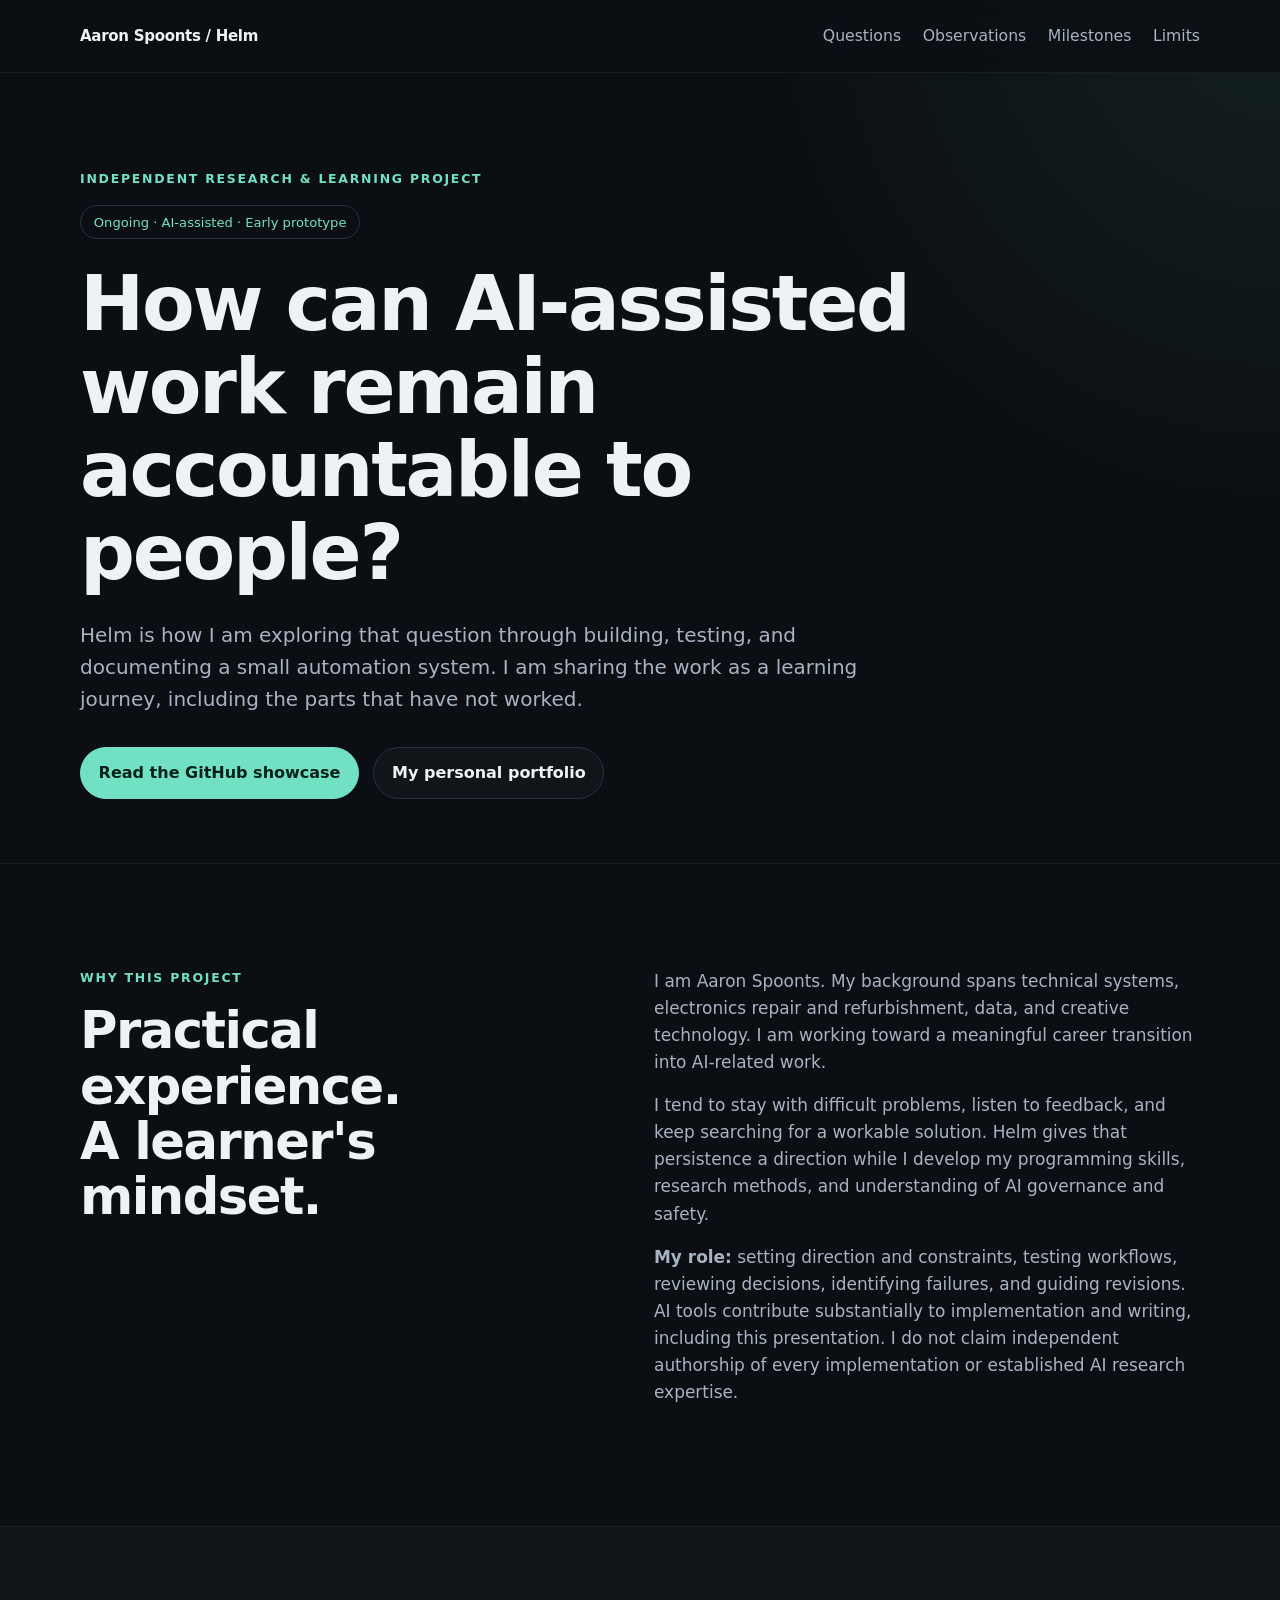
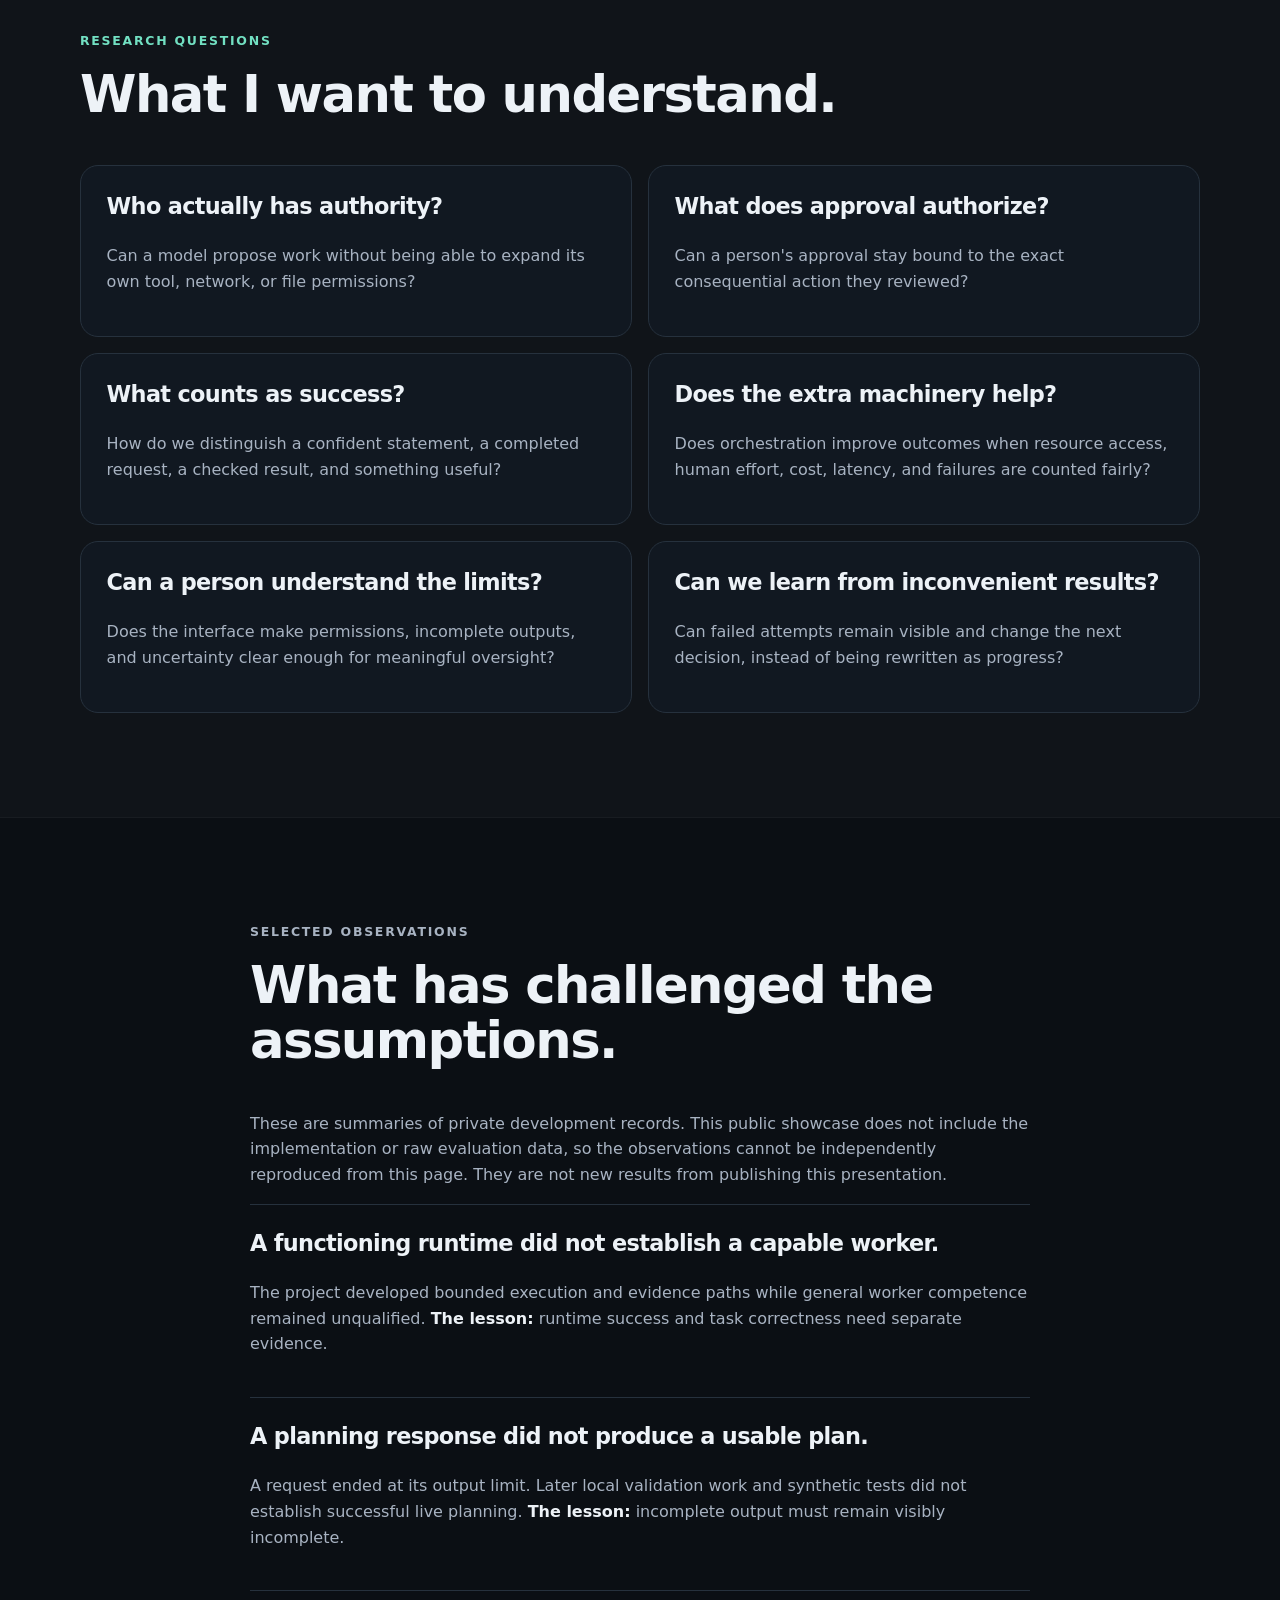
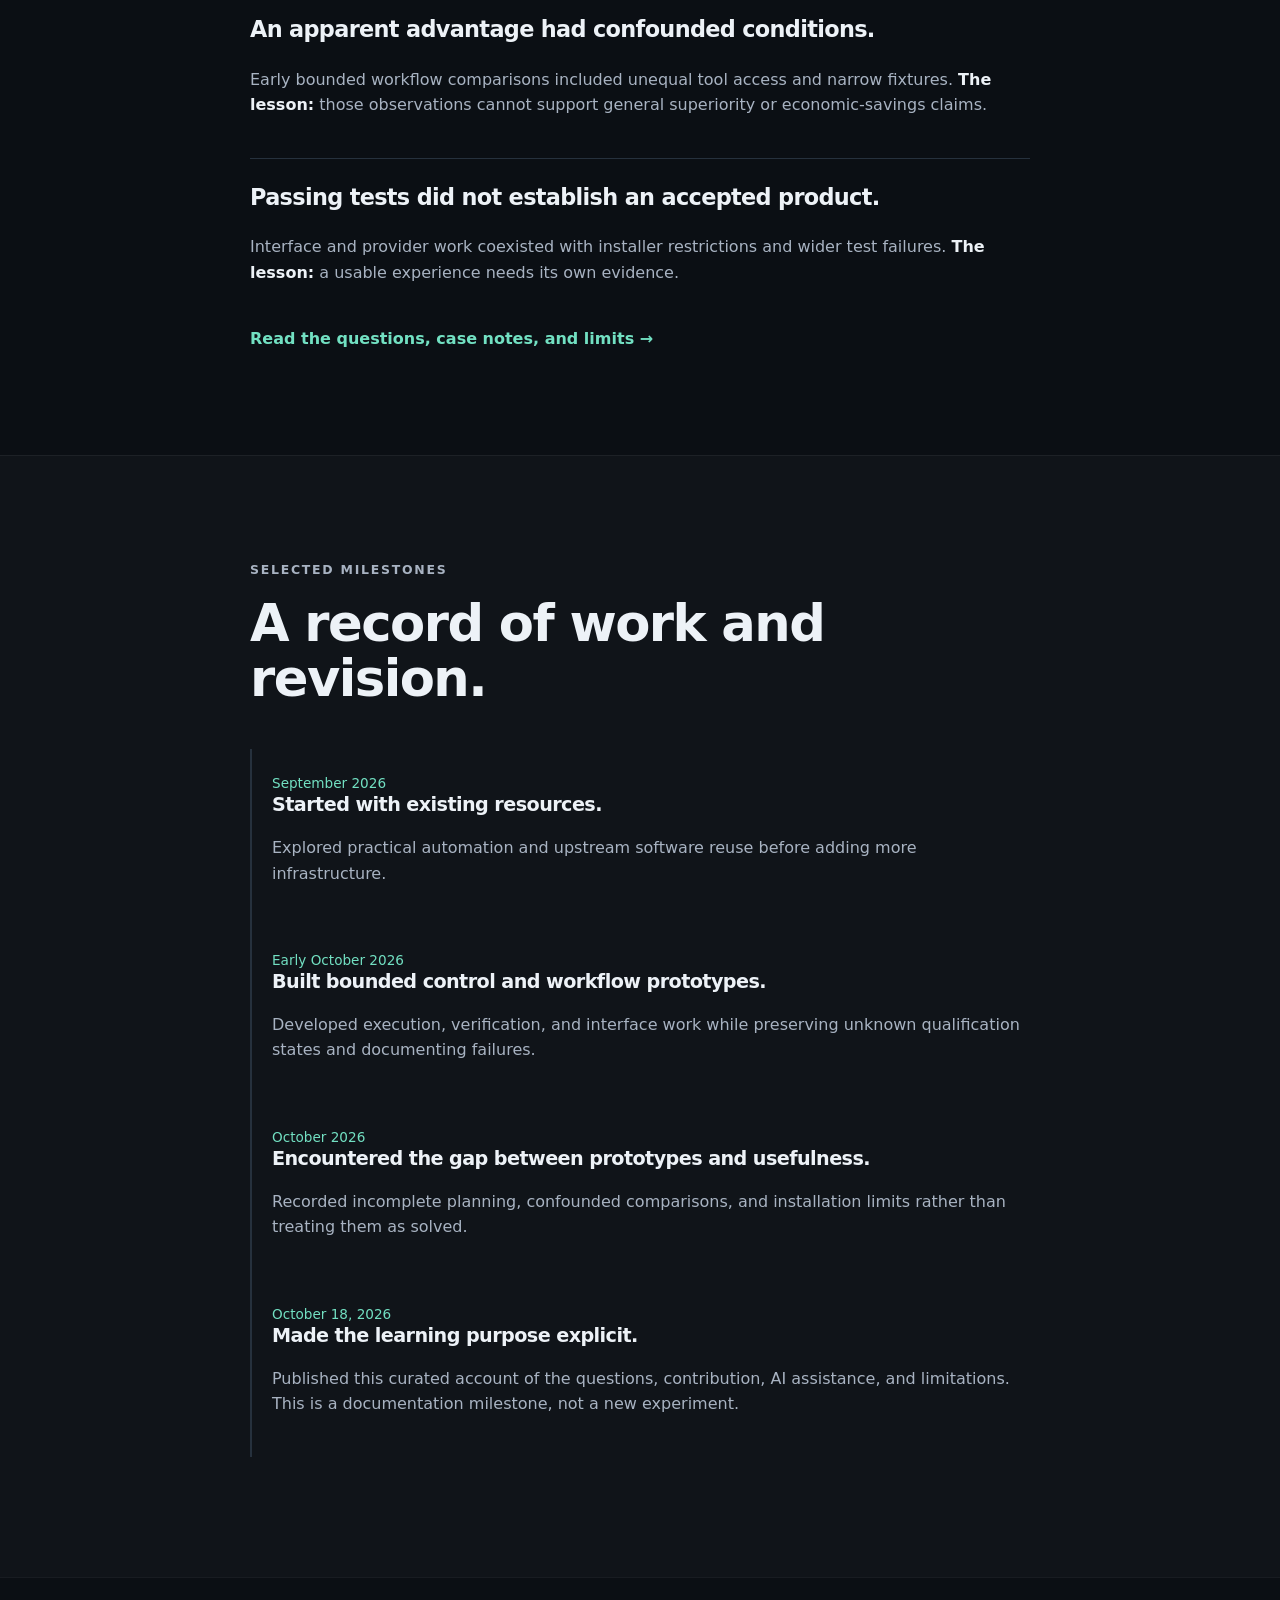
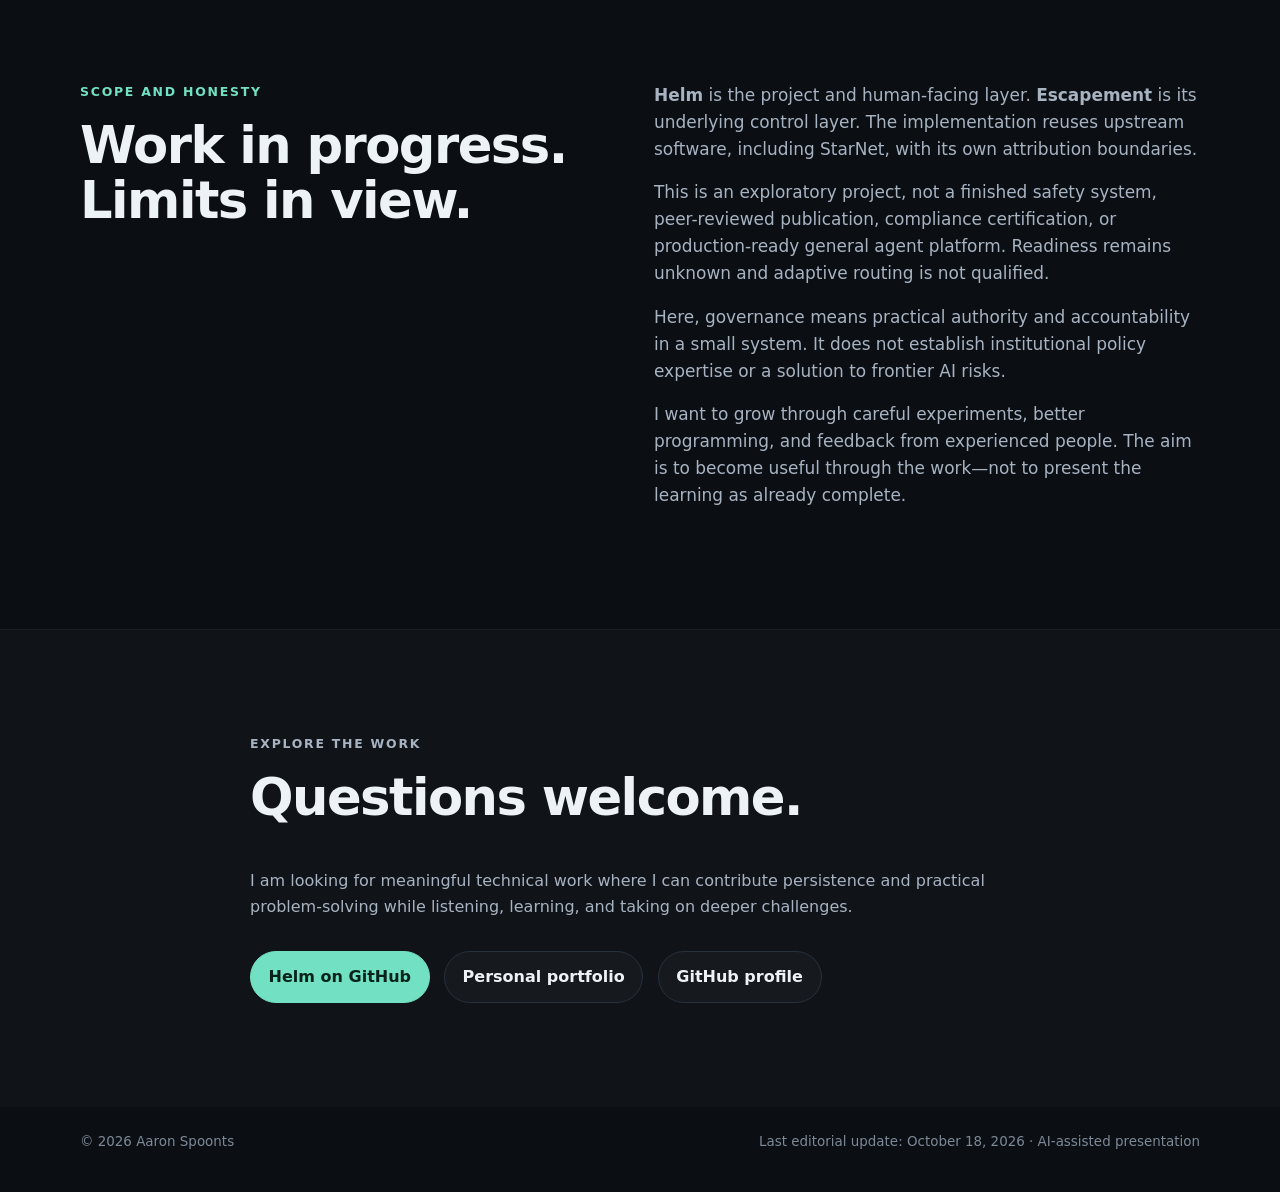
==== helm/index.html @ c97e80ad "Present career transition and Helm research with clear contribution and limits" ====
<!DOCTYPE html>
<html lang="en">
<head>
  <meta charset="UTF-8">
  <meta name="viewport" content="width=device-width, initial-scale=1.0">
  <meta name="description" content="Helm: Aaron Spoonts' independent, AI-assisted learning project in practical AI governance and safety. Questions, observations, milestones, and honest limitations.">
  <title>Helm | Aaron Spoonts</title>
  <link rel="stylesheet" href="../style.css">
  <style>
    .research-hero {padding:6rem 0 4rem}
    .research-hero h1 {max-width:950px;font-size:clamp(2.6rem,6vw,5rem)}
    .reading {max-width:780px}
    .reading p,.question p,.lesson p {color:var(--muted)}
    .reading strong,.question strong,.lesson strong {color:var(--text)}
    .questions {display:grid;grid-template-columns:repeat(2,minmax(0,1fr));gap:1rem;margin-top:2rem}
    .question {padding:1.6rem;border:1px solid var(--line);border-radius:var(--radius);background:var(--surface)}
    .question h3 {font-size:1.4rem;line-height:1.3}
    .lesson {padding:1.5rem 0;border-top:1px solid var(--line)}
    .lesson h3 {font-size:1.4rem;line-height:1.3}
    .status {display:inline-block;margin-bottom:1.5rem;padding:.35rem .8rem;border:1px solid var(--line);border-radius:2rem;color:var(--accent);font-size:.82rem}
    .timeline {list-style:none;padding:0}
    .timeline li {padding:1.5rem 0 1.5rem 1.25rem;border-left:2px solid var(--line)}
    .timeline time {display:block;color:var(--accent);font-size:.85rem}
    a:focus-visible {outline:2px solid var(--accent);outline-offset:5px}
    @media(max-width:700px){.questions{grid-template-columns:1fr}.research-hero{padding:3rem 0}}
  </style>
</head>
<body>
<header class="site-header"><div class="container nav-wrap">
  <a class="brand" href="../">Aaron Spoonts / Helm</a>
  <nav aria-label="Project navigation"><a href="#questions">Questions</a><a href="#observations">Observations</a><a href="#milestones">Milestones</a><a href="#limits">Limits</a></nav>
</div></header>
<main>
<section class="research-hero"><div class="container">
  <p class="eyebrow">Independent research &amp; learning project</p>
  <span class="status">Ongoing · AI-assisted · Early prototype</span>
  <h1>How can AI-assisted work remain accountable to people?</h1>
  <p class="hero-copy reading">Helm is how I am exploring that question through building, testing,
    and documenting a small automation system. I am sharing the work as a learning journey,
    including the parts that have not worked.</p>
  <div class="hero-actions"><a class="button primary" href="https://github.com/Thoughtformer/helm-research">Read the GitHub showcase</a><a class="button secondary" href="../">My personal portfolio</a></div>
</div></section>
<section class="section"><div class="container split">
  <div><p class="section-kicker">Why this project</p><h2>Practical experience.<br>A learner's mindset.</h2></div>
  <div class="body-copy">
    <p>I am Aaron Spoonts. My background spans technical systems, electronics repair and refurbishment,
      data, and creative technology. I am working toward a meaningful career transition into AI-related work.</p>
    <p>I tend to stay with difficult problems, listen to feedback, and keep searching for a workable
      solution. Helm gives that persistence a direction while I develop my programming skills,
      research methods, and understanding of AI governance and safety.</p>
    <p><strong>My role:</strong> setting direction and constraints, testing workflows, reviewing
      decisions, identifying failures, and guiding revisions. AI tools contribute substantially
      to implementation and writing, including this presentation. I do not claim independent
      authorship of every implementation or established AI research expertise.</p>
  </div>
</div></section>
<section id="questions" class="section section-alt"><div class="container">
  <p class="section-kicker">Research questions</p><h2>What I want to understand.</h2>
  <div class="questions">
    <article class="question"><h3>Who actually has authority?</h3><p>Can a model propose work without being able to expand its own tool, network, or file permissions?</p></article>
    <article class="question"><h3>What does approval authorize?</h3><p>Can a person's approval stay bound to the exact consequential action they reviewed?</p></article>
    <article class="question"><h3>What counts as success?</h3><p>How do we distinguish a confident statement, a completed request, a checked result, and something useful?</p></article>
    <article class="question"><h3>Does the extra machinery help?</h3><p>Does orchestration improve outcomes when resource access, human effort, cost, latency, and failures are counted fairly?</p></article>
    <article class="question"><h3>Can a person understand the limits?</h3><p>Does the interface make permissions, incomplete outputs, and uncertainty clear enough for meaningful oversight?</p></article>
    <article class="question"><h3>Can we learn from inconvenient results?</h3><p>Can failed attempts remain visible and change the next decision, instead of being rewritten as progress?</p></article>
  </div>
</div></section>
<section id="observations" class="section"><div class="container reading">
  <p class="section-kicker">Selected observations</p><h2>What has challenged the assumptions.</h2>
  <p>These are summaries of private development records. This public showcase does not include
    the implementation or raw evaluation data, so the observations cannot be independently
    reproduced from this page. They are not new results from publishing this presentation.</p>
  <article class="lesson"><h3>A functioning runtime did not establish a capable worker.</h3>
    <p>The project developed bounded execution and evidence paths while general worker competence
      remained unqualified. <strong>The lesson:</strong> runtime success and task correctness
      need separate evidence.</p></article>
  <article class="lesson"><h3>A planning response did not produce a usable plan.</h3>
    <p>A request ended at its output limit. Later local validation work and synthetic tests did
      not establish successful live planning. <strong>The lesson:</strong> incomplete output
      must remain visibly incomplete.</p></article>
  <article class="lesson"><h3>An apparent advantage had confounded conditions.</h3>
    <p>Early bounded workflow comparisons included unequal tool access and narrow fixtures.
      <strong>The lesson:</strong> those observations cannot support general superiority or
      economic-savings claims.</p></article>
  <article class="lesson"><h3>Passing tests did not establish an accepted product.</h3>
    <p>Interface and provider work coexisted with installer restrictions and wider test failures.
      <strong>The lesson:</strong> a usable experience needs its own evidence.</p></article>
  <a class="text-link" href="https://github.com/Thoughtformer/helm-research/blob/main/RESEARCH_NOTES.md">Read the questions, case notes, and limits →</a>
</div></section>
<section id="milestones" class="section section-alt"><div class="container reading">
  <p class="section-kicker">Selected milestones</p><h2>A record of work and revision.</h2>
  <ol class="timeline">
    <li><time>September 2026</time><h3>Started with existing resources.</h3><p>Explored practical automation and upstream software reuse before adding more infrastructure.</p></li>
    <li><time>Early October 2026</time><h3>Built bounded control and workflow prototypes.</h3><p>Developed execution, verification, and interface work while preserving unknown qualification states and documenting failures.</p></li>
    <li><time>October 2026</time><h3>Encountered the gap between prototypes and usefulness.</h3><p>Recorded incomplete planning, confounded comparisons, and installation limits rather than treating them as solved.</p></li>
    <li><time>October 18, 2026</time><h3>Made the learning purpose explicit.</h3><p>Published this curated account of the questions, contribution, AI assistance, and limitations. This is a documentation milestone, not a new experiment.</p></li>
  </ol>
</div></section>
<section id="limits" class="section"><div class="container split">
  <div><p class="section-kicker">Scope and honesty</p><h2>Work in progress.<br>Limits in view.</h2></div>
  <div class="body-copy">
    <p><strong>Helm</strong> is the project and human-facing layer. <strong>Escapement</strong>
      is its underlying control layer. The implementation reuses upstream software, including
      StarNet, with its own attribution boundaries.</p>
    <p>This is an exploratory project, not a finished safety system, peer-reviewed publication,
      compliance certification, or production-ready general agent platform. Readiness remains
      unknown and adaptive routing is not qualified.</p>
    <p>Here, governance means practical authority and accountability in a small system.
      It does not establish institutional policy expertise or a solution to frontier AI risks.</p>
    <p>I want to grow through careful experiments, better programming, and feedback from
      experienced people. The aim is to become useful through the work—not to present the
      learning as already complete.</p>
  </div>
</div></section>
<section class="section section-alt"><div class="container reading">
  <p class="section-kicker">Explore the work</p><h2>Questions welcome.</h2>
  <p>I am looking for meaningful technical work where I can contribute persistence and
    practical problem-solving while listening, learning, and taking on deeper challenges.</p>
  <div class="hero-actions"><a class="button primary" href="https://github.com/Thoughtformer/helm-research">Helm on GitHub</a><a class="button secondary" href="../">Personal portfolio</a><a class="button secondary" href="https://github.com/Thoughtformer">GitHub profile</a></div>
</div></section>
</main><footer><div class="container footer-wrap"><span>© 2026 Aaron Spoonts</span><span>Last editorial update: October 18, 2026 · AI-assisted presentation</span></div></footer>
</body></html>
---- style.css ----
:root {
  --bg: #0b0f14;
  --surface: #111821;
  --surface-2: #151e28;
  --text: #edf2f7;
  --muted: #a8b3c2;
  --line: #26313d;
  --accent: #72e0c2;
  --accent-strong: #9af0d8;
  --max-width: 1120px;
  --radius: 18px;
  --shadow: 0 18px 50px rgba(0, 0, 0, 0.28);
}

* {
  box-sizing: border-box;
}

html {
  scroll-behavior: smooth;
}

body {
  margin: 0;
  background:
    radial-gradient(circle at top right, rgba(114, 224, 194, 0.08), transparent 32rem),
    var(--bg);
  color: var(--text);
  font-family:
    Inter, ui-sans-serif, system-ui, -apple-system, BlinkMacSystemFont,
    "Segoe UI", sans-serif;
  line-height: 1.6;
  -webkit-font-smoothing: antialiased;
}

a {
  color: inherit;
  text-decoration: none;
}

p {
  margin: 0 0 1rem;
}

h1,
h2,
h3 {
  margin-top: 0;
  line-height: 1.08;
  letter-spacing: -0.03em;
}

h1 {
  max-width: 760px;
  margin-bottom: 1.5rem;
  font-size: clamp(3.2rem, 6vw, 6rem);
  font-weight: 760;
}

h2 {
  font-size: clamp(2rem, 4vw, 3.4rem);
}

h3 {
  font-size: 1.2rem;
}

.container {
  width: min(calc(100% - 2.5rem), var(--max-width));
  margin-inline: auto;
}

.site-header {
  position: sticky;
  top: 0;
  z-index: 50;
  border-bottom: 1px solid rgba(255, 255, 255, 0.06);
  background: rgba(11, 15, 20, 0.82);
  backdrop-filter: blur(18px);
}

.nav-wrap {
  min-height: 72px;
  display: flex;
  align-items: center;
  justify-content: space-between;
  gap: 2rem;
}

.brand {
  font-size: 0.94rem;
  font-weight: 700;
  letter-spacing: -0.02em;
}

nav {
  display: flex;
  gap: 1.35rem;
  color: var(--muted);
  font-size: 0.98rem;
}

nav a,
.contact-links a,
.text-link {
  transition:
    color 160ms ease,
    border-color 160ms ease,
    transform 160ms ease;
}

nav a:hover,
.contact-links a:hover,
.text-link:hover {
  color: var(--accent-strong);
}

.hero {
  padding: 8rem 0 7rem;
}

.hero-grid {
  display: grid;
  grid-template-columns: minmax(0, 1.45fr) minmax(300px, 0.75fr);
  gap: 5rem;
  align-items: center;
}

.eyebrow,
.section-kicker,
.project-type,
.card-label,
.credential-issuer {
  margin-bottom: 1rem;
  color: var(--accent);
  font-size: 0.78rem;
  font-weight: 750;
  letter-spacing: 0.14em;
  text-transform: uppercase;
}

.hero-copy {
  max-width: 710px;
  color: var(--muted);
  font-size: clamp(1.05rem, 2vw, 1.25rem);
}

.hero-actions,
.project-actions {
  margin-top: 2rem;
  display: flex;
  flex-wrap: wrap;
  gap: 0.9rem;
}

.button {
  min-height: 46px;
  display: inline-flex;
  align-items: center;
  justify-content: center;
  padding: 0.75rem 1.1rem;
  border: 1px solid var(--line);
  border-radius: 999px;
  font-weight: 700;
  transition:
    transform 160ms ease,
    background 160ms ease,
    border-color 160ms ease;
}

.button:hover {
  transform: translateY(-2px);
  border-color: rgba(114, 224, 194, 0.6);
}

.button.primary {
  border-color: var(--accent);
  background: var(--accent);
  color: #062219;
}

.button.primary:hover {
  background: var(--accent-strong);
}

.button.secondary {
  background: rgba(255, 255, 255, 0.025);
}

.focus-card,
.project-card,
.credential-card,
.repo-callout,
.skill-group {
  border: 1px solid var(--line);
  background: linear-gradient(180deg, rgba(255, 255, 255, 0.025), rgba(255, 255, 255, 0.01));
  box-shadow: var(--shadow);
}

.focus-card {
  padding: 2rem;
  border-radius: var(--radius);
}

.focus-card h2 {
  font-size: 1.75rem;
}

.focus-card p,
.body-copy,
.skill-group p,
.credential-card p,
.project-main > p,
.project-meta p,
.repo-callout p,
.contact-section p {
  color: var(--muted);
}

.section {
  padding: 6.5rem 0;
  border-top: 1px solid rgba(255, 255, 255, 0.055);
}

.section-alt {
  background: rgba(255, 255, 255, 0.018);
}

.split {
  display: grid;
  grid-template-columns: 0.95fr 1.05fr;
  gap: 5rem;
}

.body-copy {
  font-size: 1.06rem;
}

.project-card {
  margin-top: 2rem;
  padding: 2.4rem;
  display: grid;
  grid-template-columns: 1.2fr 0.8fr;
  gap: 3.5rem;
  border-radius: var(--radius);
}

.project-main h2 {
  margin-bottom: 1.2rem;
  font-size: clamp(2rem, 4vw, 3.2rem);
}

.project-meta {
  display: grid;
  gap: 1.5rem;
  align-content: start;
}

.project-meta div {
  padding-bottom: 1.4rem;
  border-bottom: 1px solid var(--line);
}

.project-meta div:last-child {
  padding-bottom: 0;
  border-bottom: 0;
}

.project-meta span {
  display: block;
  margin-bottom: 0.45rem;
  color: var(--text);
  font-size: 0.78rem;
  font-weight: 750;
  letter-spacing: 0.12em;
  text-transform: uppercase;
}

.text-link {
  color: var(--accent);
  font-weight: 700;
}

.repo-callout {
  margin-top: 1.25rem;
  padding: 1.8rem 2rem;
  display: flex;
  align-items: center;
  justify-content: space-between;
  gap: 2rem;
  border-radius: var(--radius);
}

.repo-callout h3 {
  margin-bottom: 0.5rem;
  font-size: 1.5rem;
}

.skill-grid {
  margin-top: 2.5rem;
  display: grid;
  grid-template-columns: repeat(2, minmax(0, 1fr));
  gap: 1rem;
}

.skill-group {
  padding: 1.6rem;
  border-radius: 14px;
  box-shadow: none;
}

.skill-group h3 {
  margin-bottom: 0.75rem;
}

.credential-card {
  padding: 2rem;
  border-radius: var(--radius);
}

.credential-card h3 {
  font-size: 1.55rem;
}

.contact-grid {
  display: grid;
  grid-template-columns: minmax(0, 1.2fr) minmax(280px, 0.8fr);
  gap: 5rem;
  align-items: end;
}

.contact-links {
  display: grid;
  gap: 0.75rem;
}

.contact-links a {
  padding: 1rem 0;
  display: flex;
  justify-content: space-between;
  border-bottom: 1px solid var(--line);
  font-weight: 700;
}

footer {
  padding: 1.5rem 0 2.5rem;
  color: #7d8997;
  font-size: 0.84rem;
}

.footer-wrap {
  display: flex;
  justify-content: space-between;
  gap: 1rem;
}

@media (max-width: 860px) {
  .site-header {
    position: static;
  }

  .nav-wrap {
    padding: 1rem 0;
    align-items: flex-start;
  }

  nav {
    flex-wrap: wrap;
    justify-content: flex-end;
  }

  .hero {
    padding: 5.5rem 0 5rem;
  }

  .hero-grid,
  .split,
  .project-card,
  .contact-grid {
    grid-template-columns: 1fr;
    gap: 2.5rem;
  }

  .focus-card {
    max-width: 620px;
  }
}

@media (max-width: 620px) {
  .container {
    width: min(calc(100% - 1.5rem), var(--max-width));
  }

  .nav-wrap {
    display: block;
  }

  nav {
    margin-top: 0.75rem;
    justify-content: flex-start;
    gap: 0.7rem 1rem;
    font-size: 0.88rem;
  }

  h1 {
    font-size: clamp(2.85rem, 15vw, 4.8rem);
  }

  .section {
    padding: 4.5rem 0;
  }

  .project-card,
  .focus-card,
  .credential-card {
    padding: 1.4rem;
  }

  .repo-callout {
    align-items: flex-start;
    flex-direction: column;
  }

  .skill-grid {
    grid-template-columns: 1fr;
  }

  .footer-wrap {
    flex-direction: column;
  }
}

@media (prefers-reduced-motion: reduce) {
  html {
    scroll-behavior: auto;
  }

  *,
  *::before,
  *::after {
    transition-duration: 0.01ms !important;
  }
}
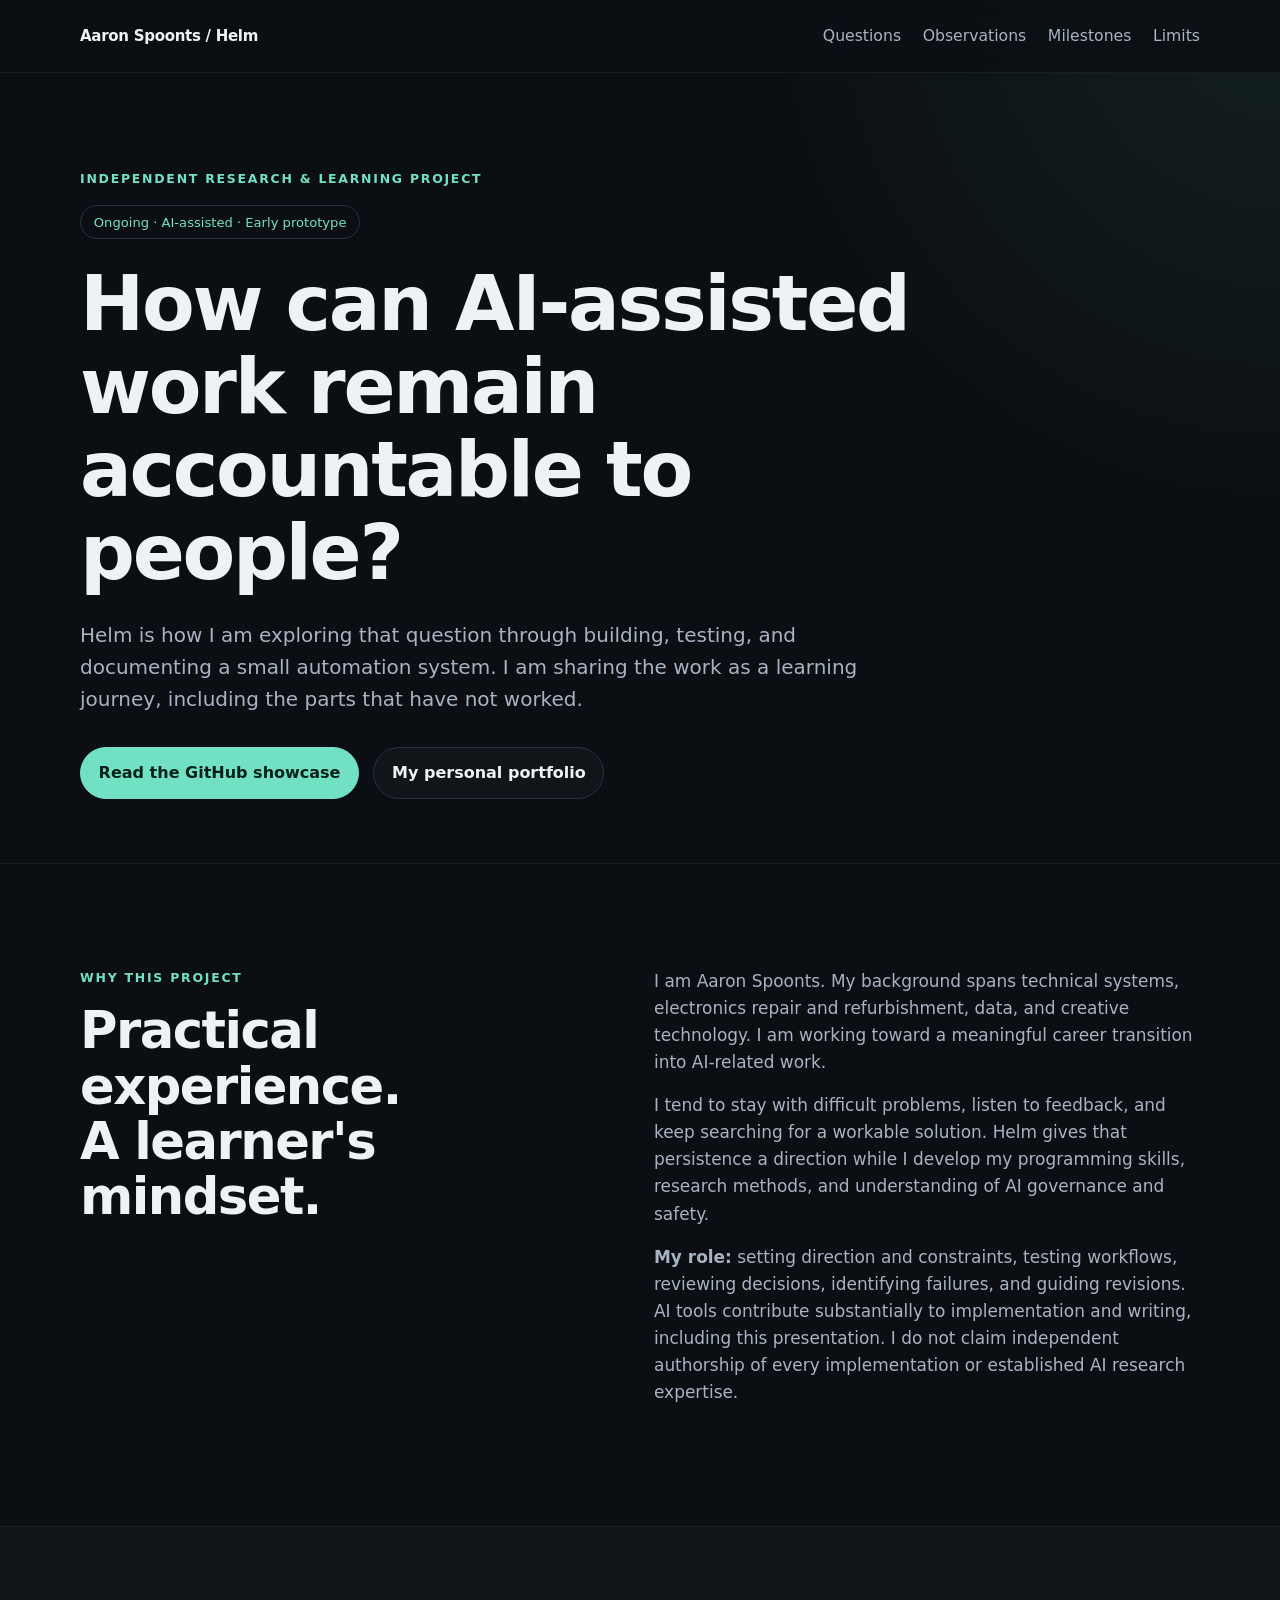
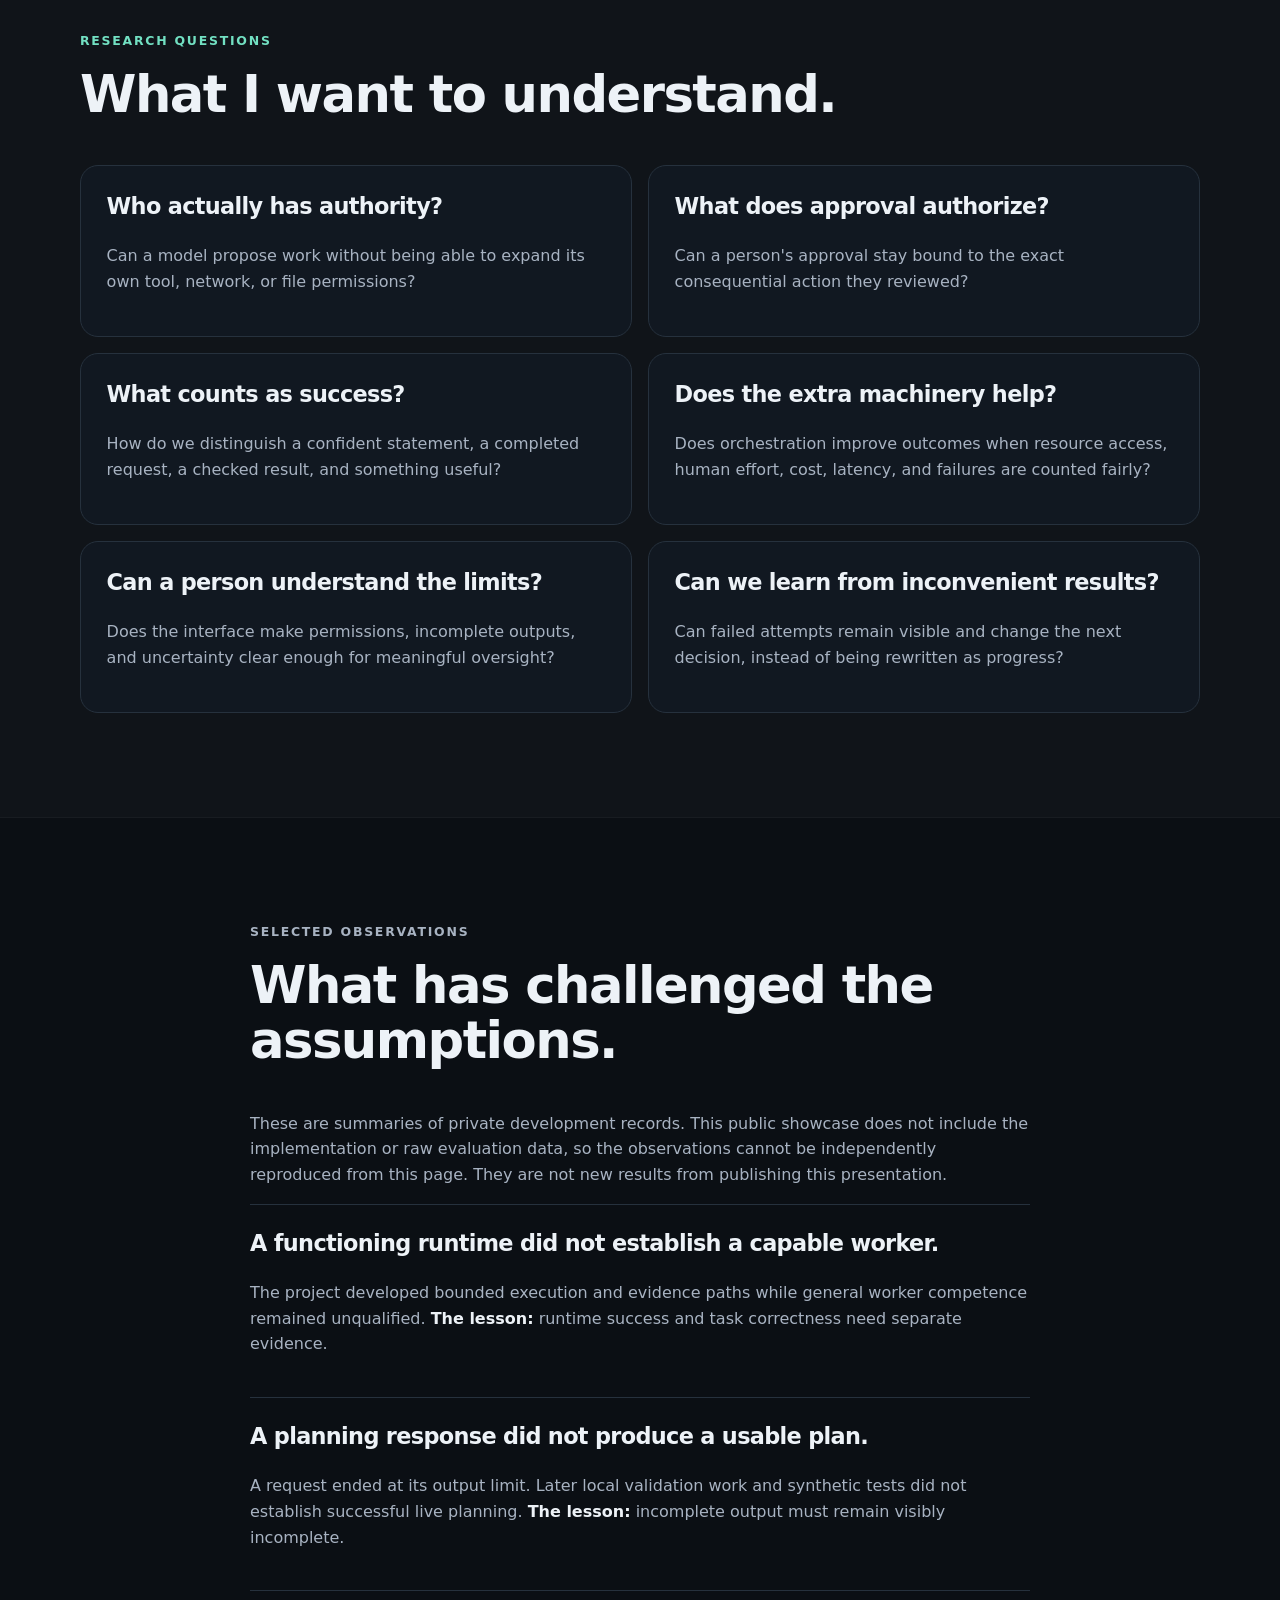
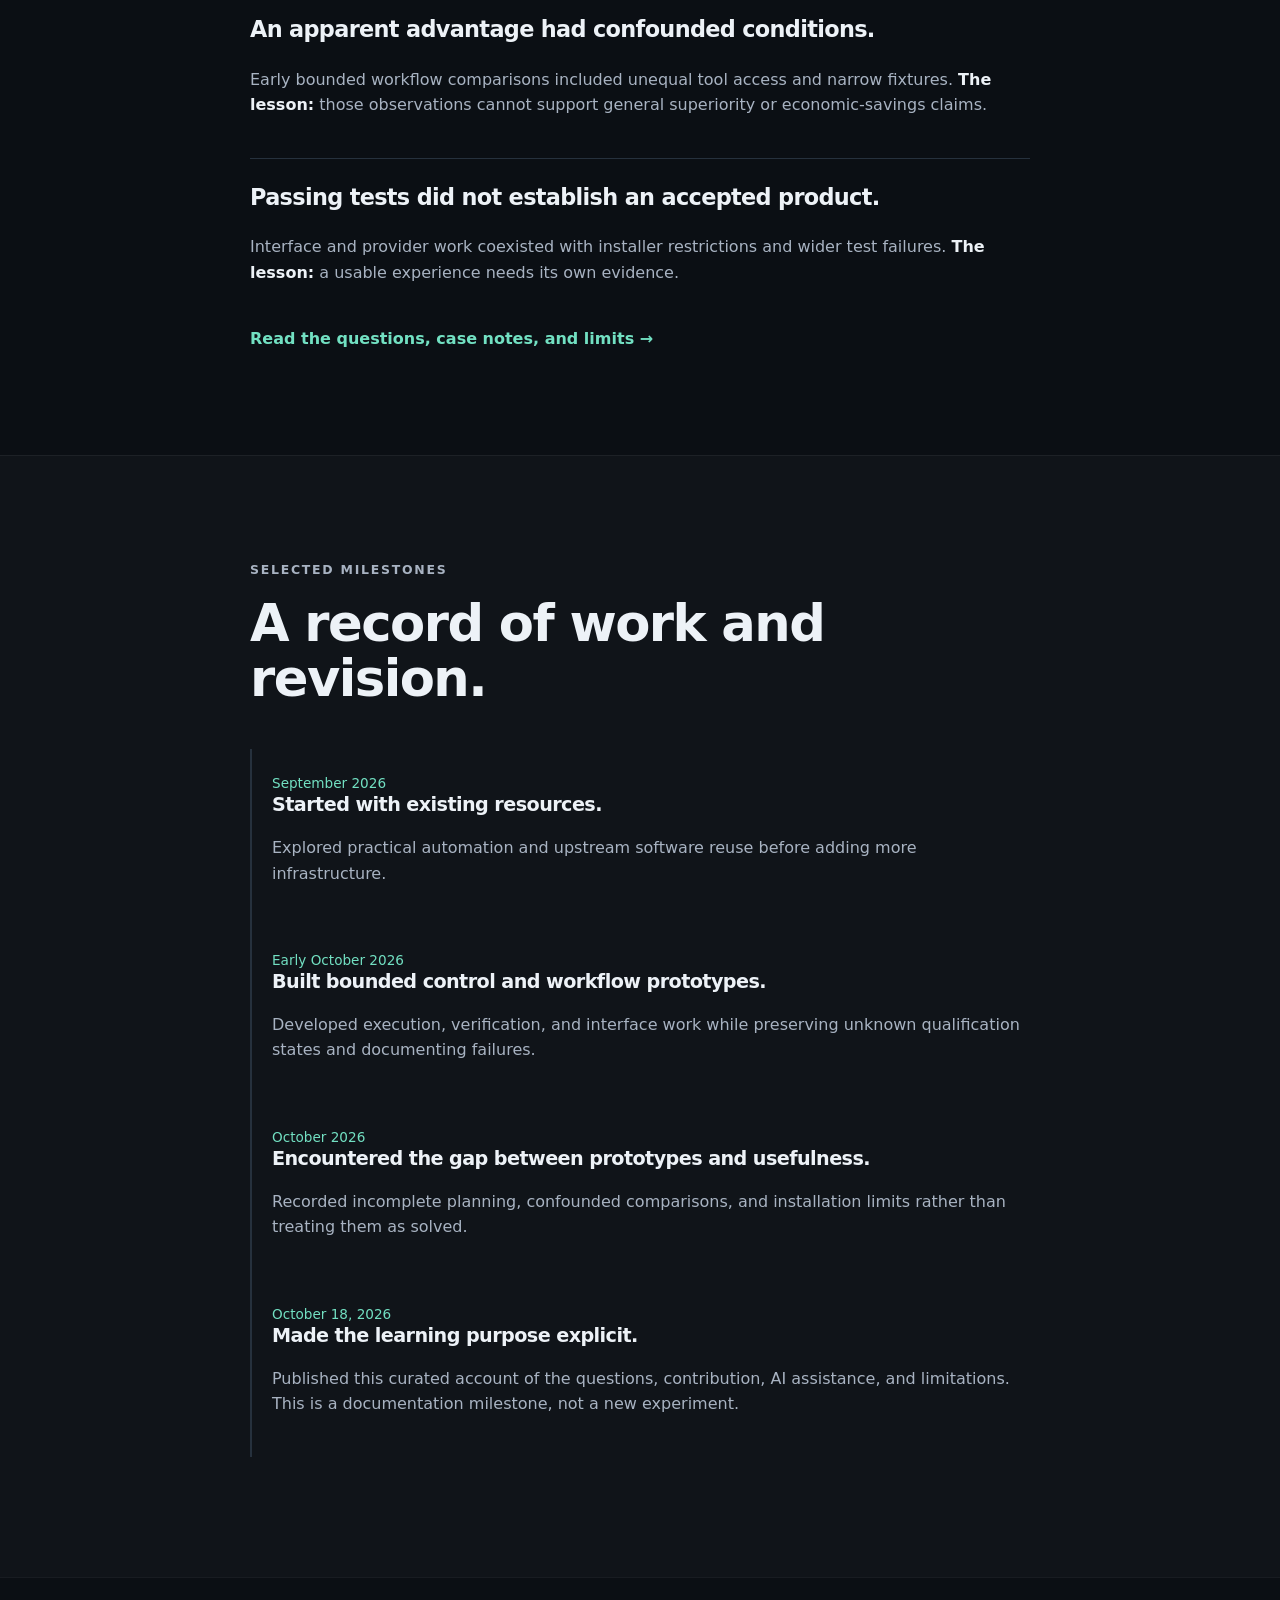
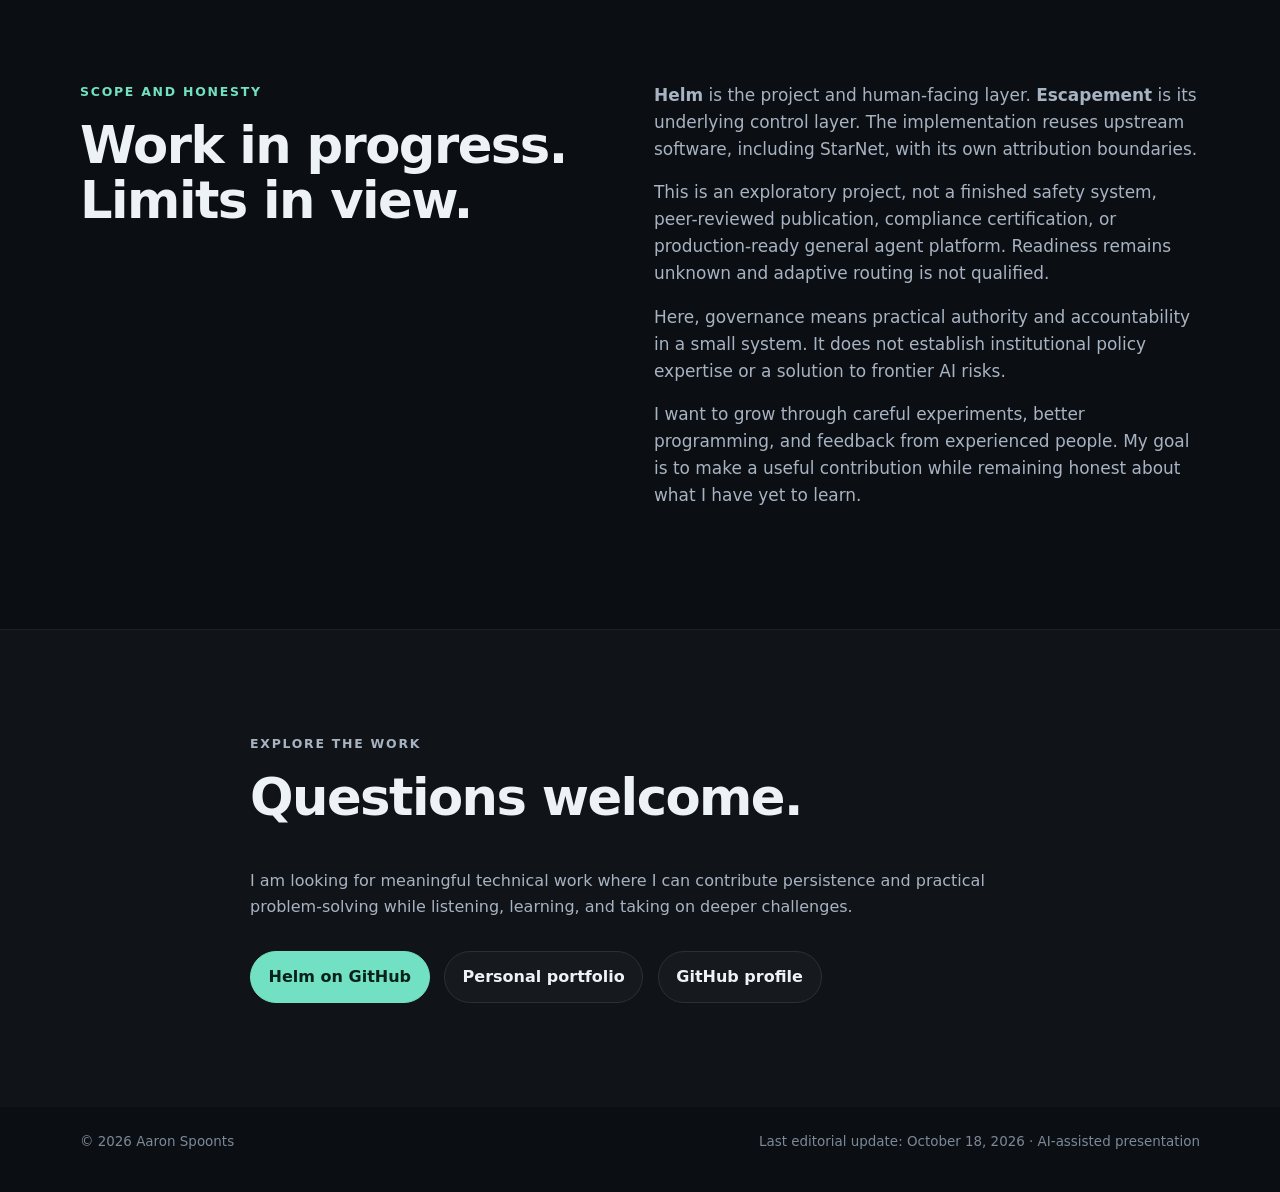
==== commit 68653326: "Rewrite Helm page punctuation as natural sentences" ====
--- a/helm/index.html
+++ b/helm/index.html
@@ -108,8 +108,8 @@
     <p>Here, governance means practical authority and accountability in a small system.
       It does not establish institutional policy expertise or a solution to frontier AI risks.</p>
     <p>I want to grow through careful experiments, better programming, and feedback from
-      experienced people. The aim is to become useful through the work—not to present the
-      learning as already complete.</p>
+      experienced people. My goal is to make a useful contribution while remaining honest
+      about what I have yet to learn.</p>
   </div>
 </div></section>
 <section class="section section-alt"><div class="container reading">
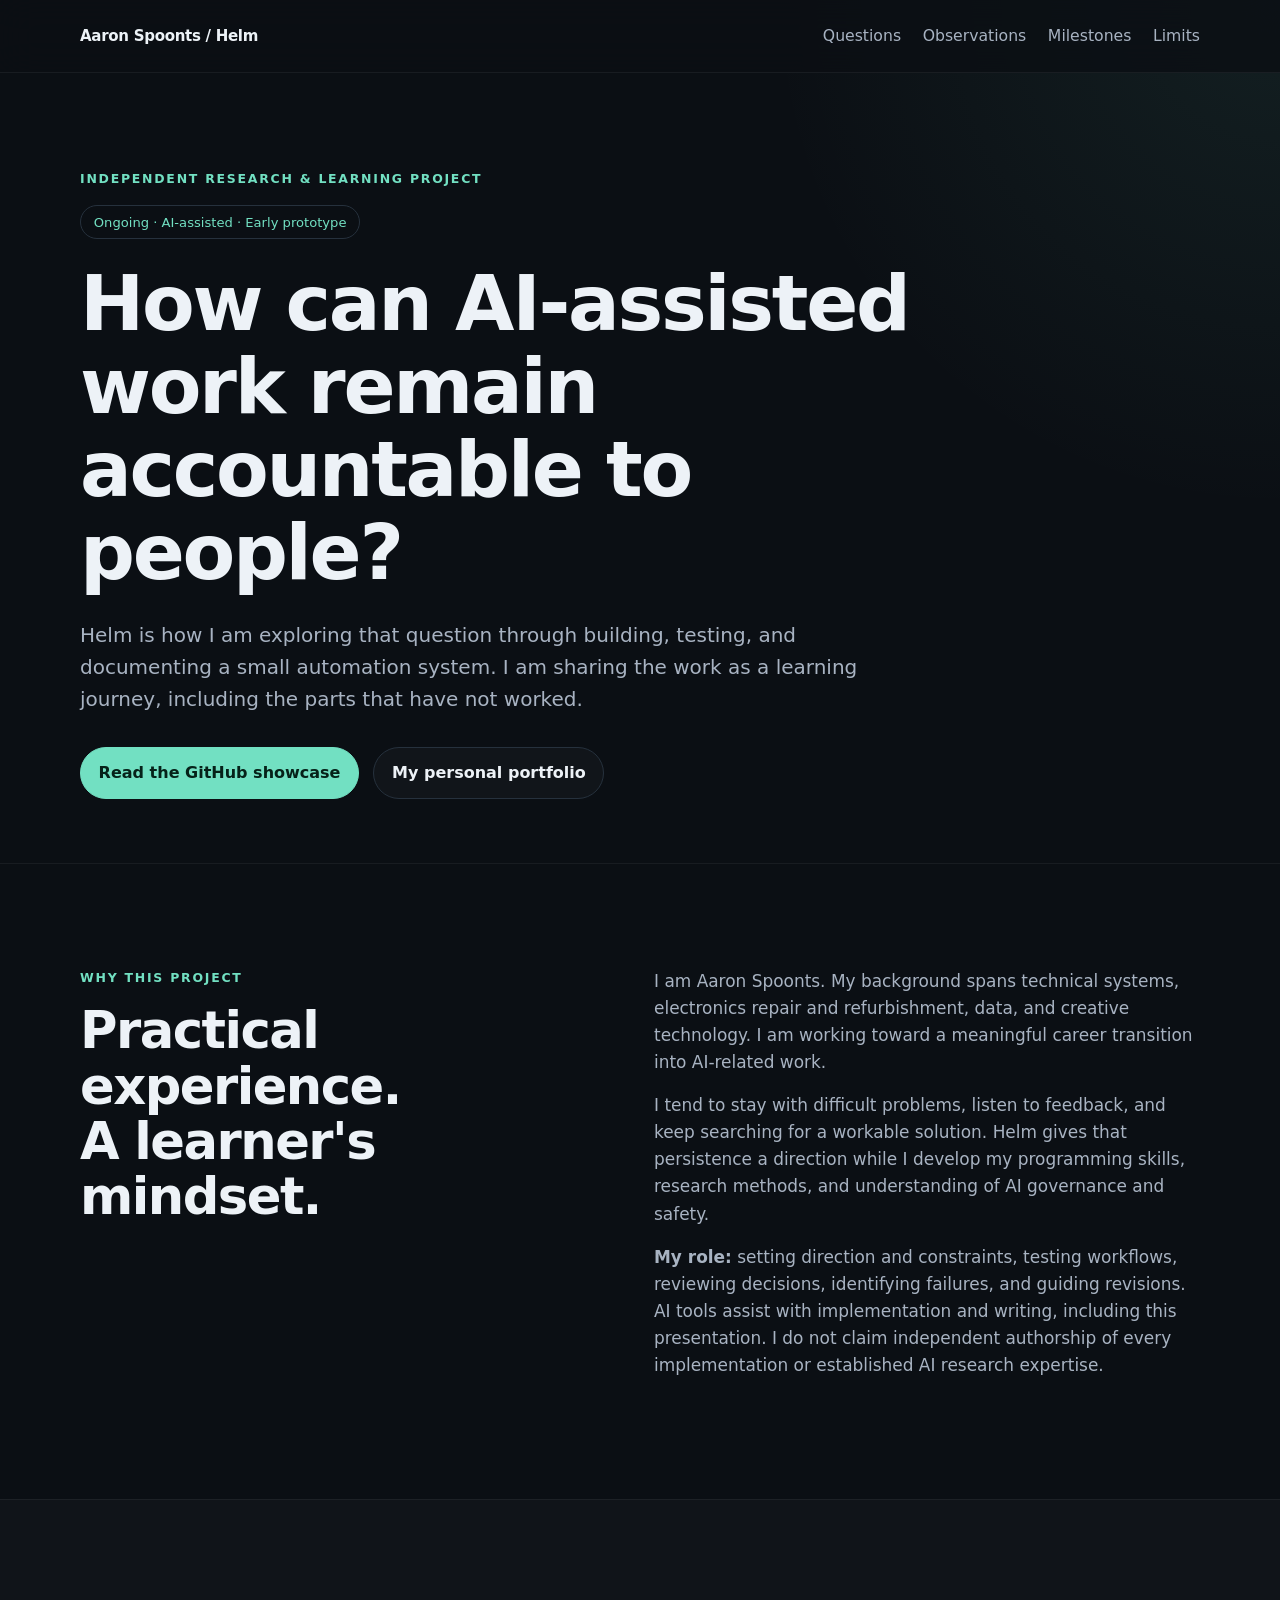
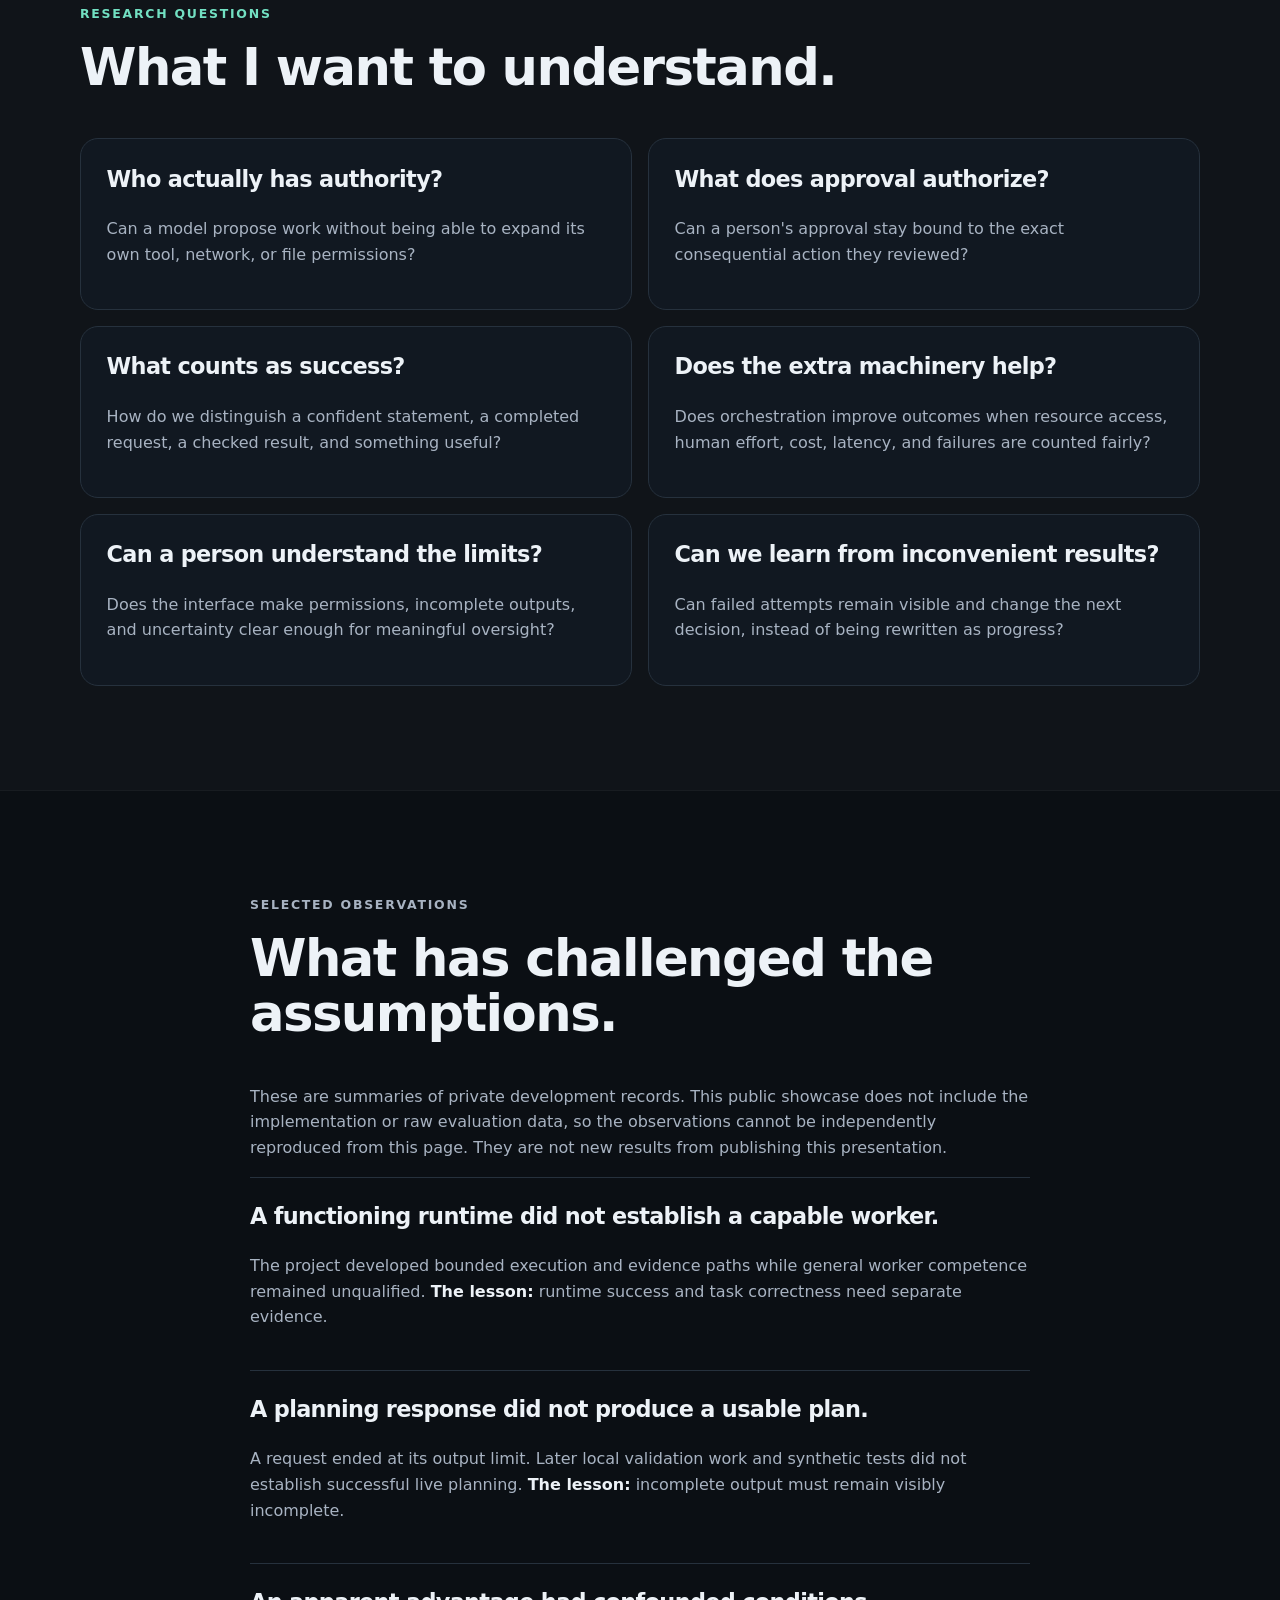
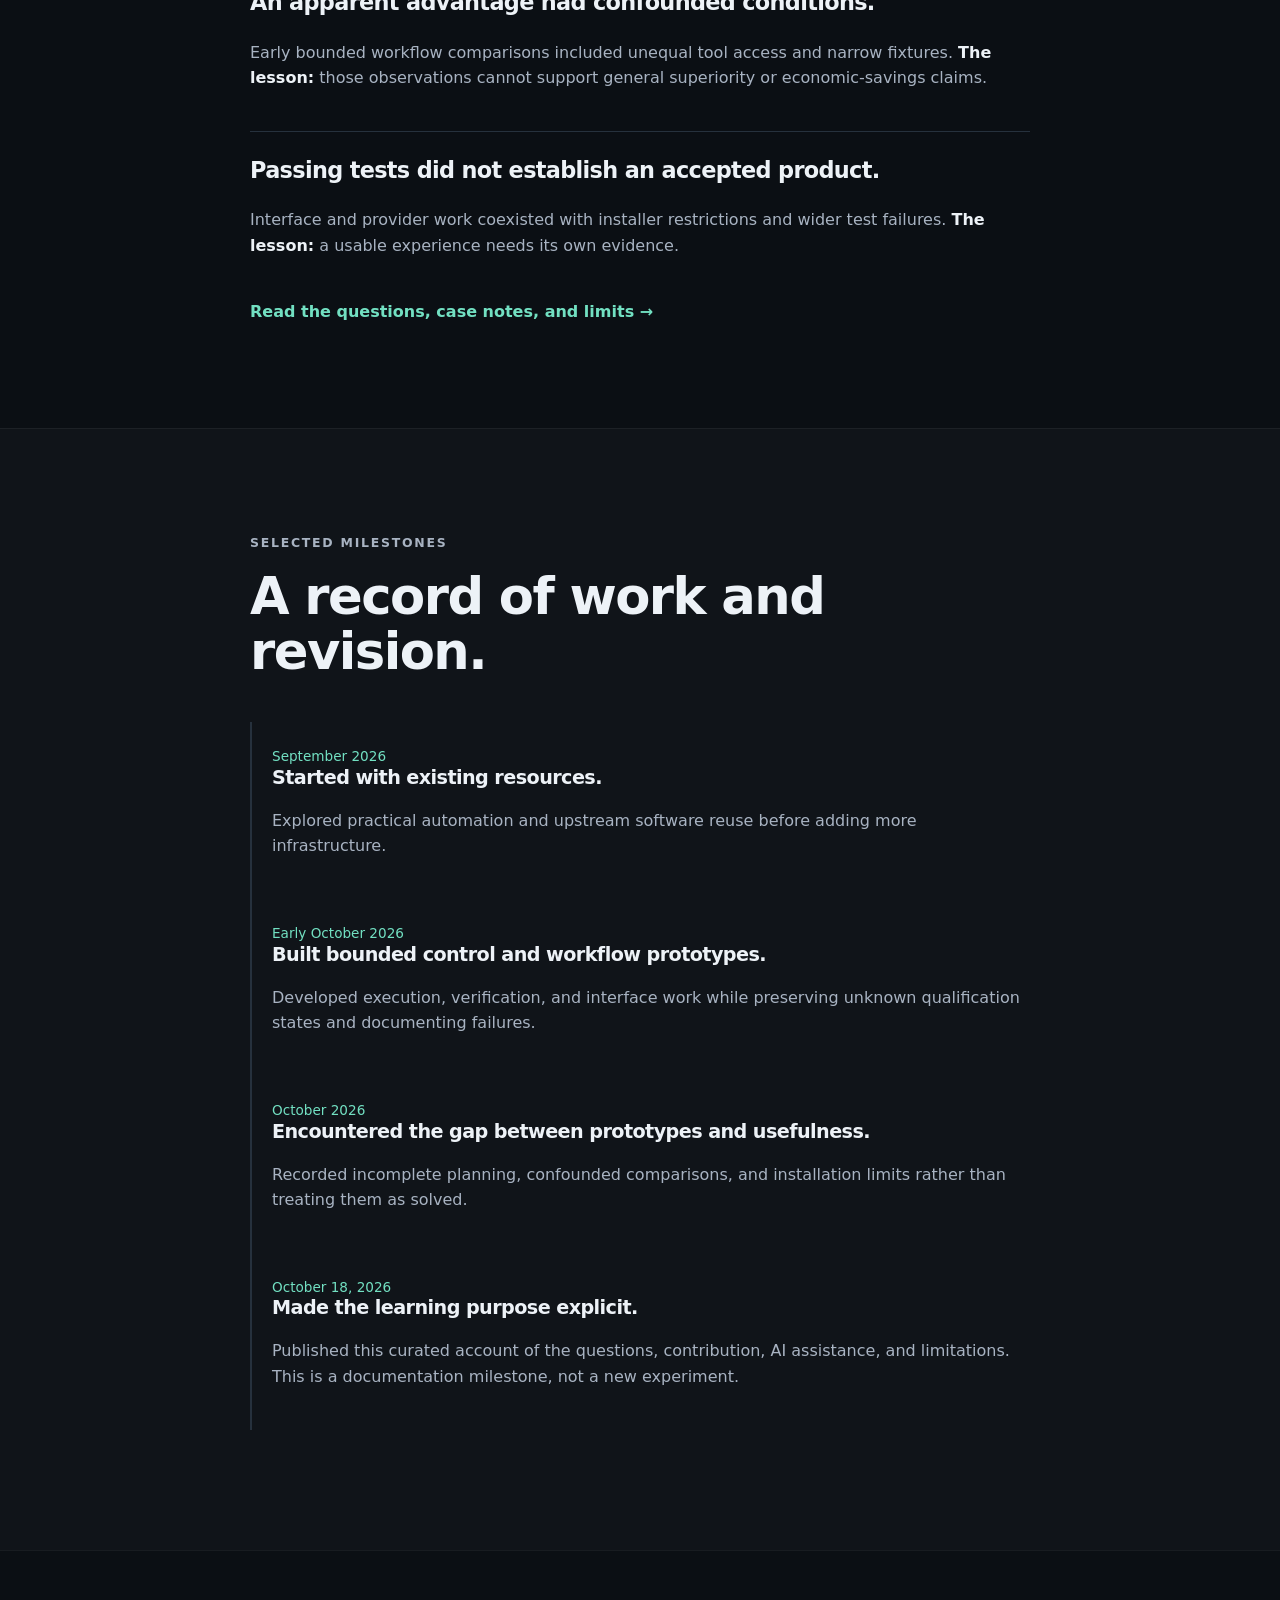
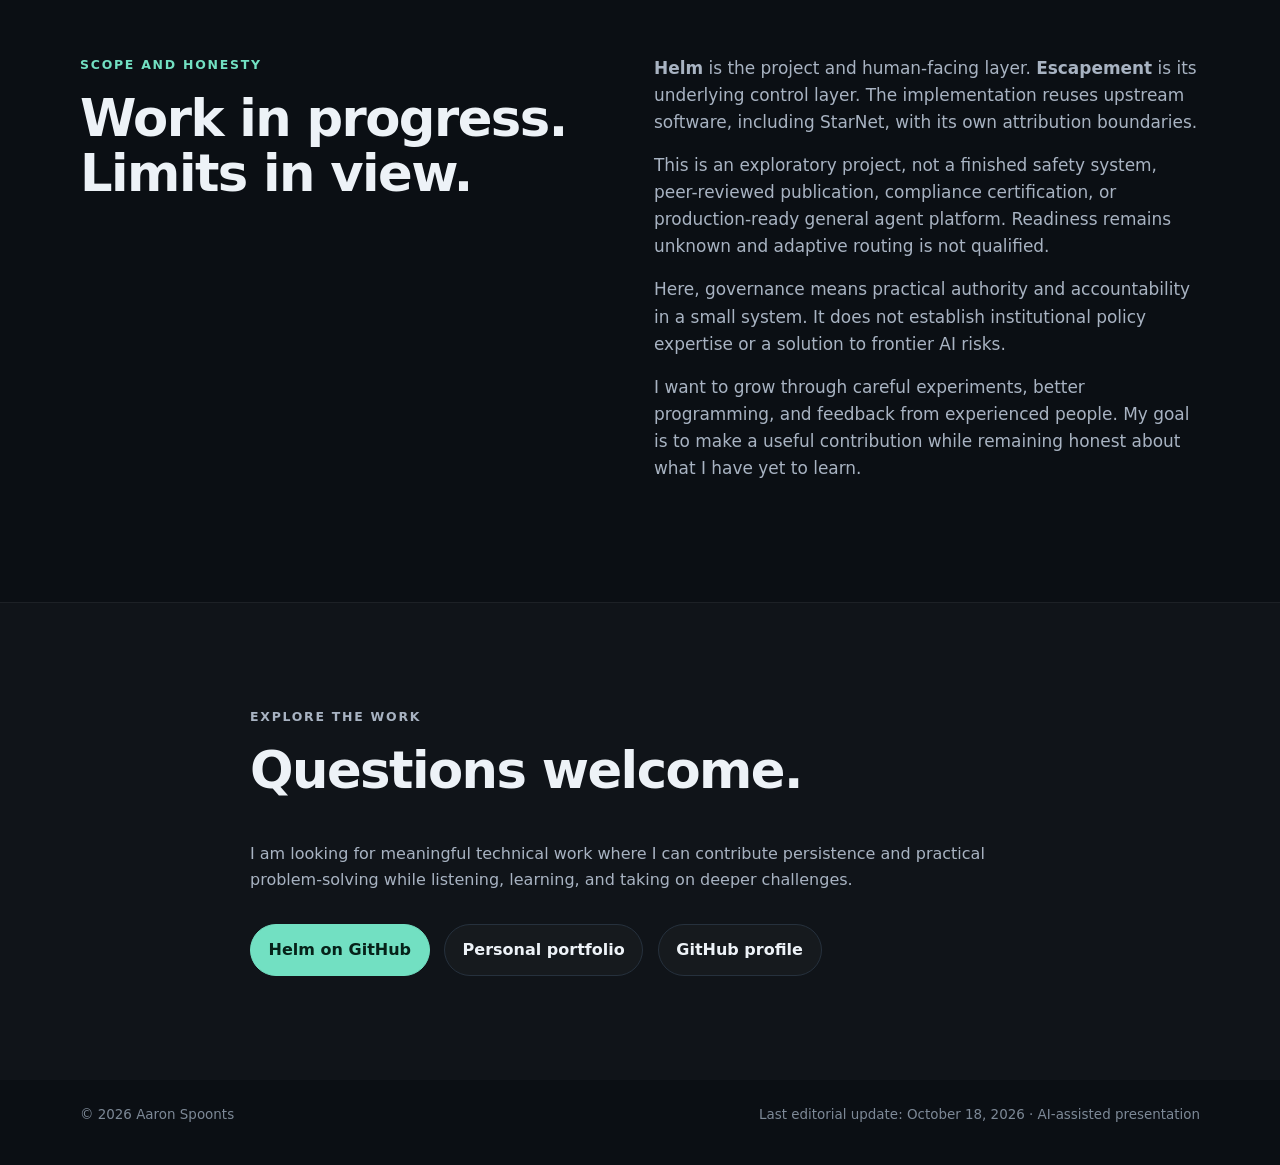
==== commit 94d5b2b1: "Feature L0CAL STUDIO creative workspace" ====
--- a/helm/index.html
+++ b/helm/index.html
@@ -49,8 +49,7 @@
       solution. Helm gives that persistence a direction while I develop my programming skills,
       research methods, and understanding of AI governance and safety.</p>
     <p><strong>My role:</strong> setting direction and constraints, testing workflows, reviewing
-      decisions, identifying failures, and guiding revisions. AI tools contribute substantially
-      to implementation and writing, including this presentation. I do not claim independent
+      decisions, identifying failures, and guiding revisions. AI tools assist with implementation and writing, including this presentation. I do not claim independent
       authorship of every implementation or established AI research expertise.</p>
   </div>
 </div></section>
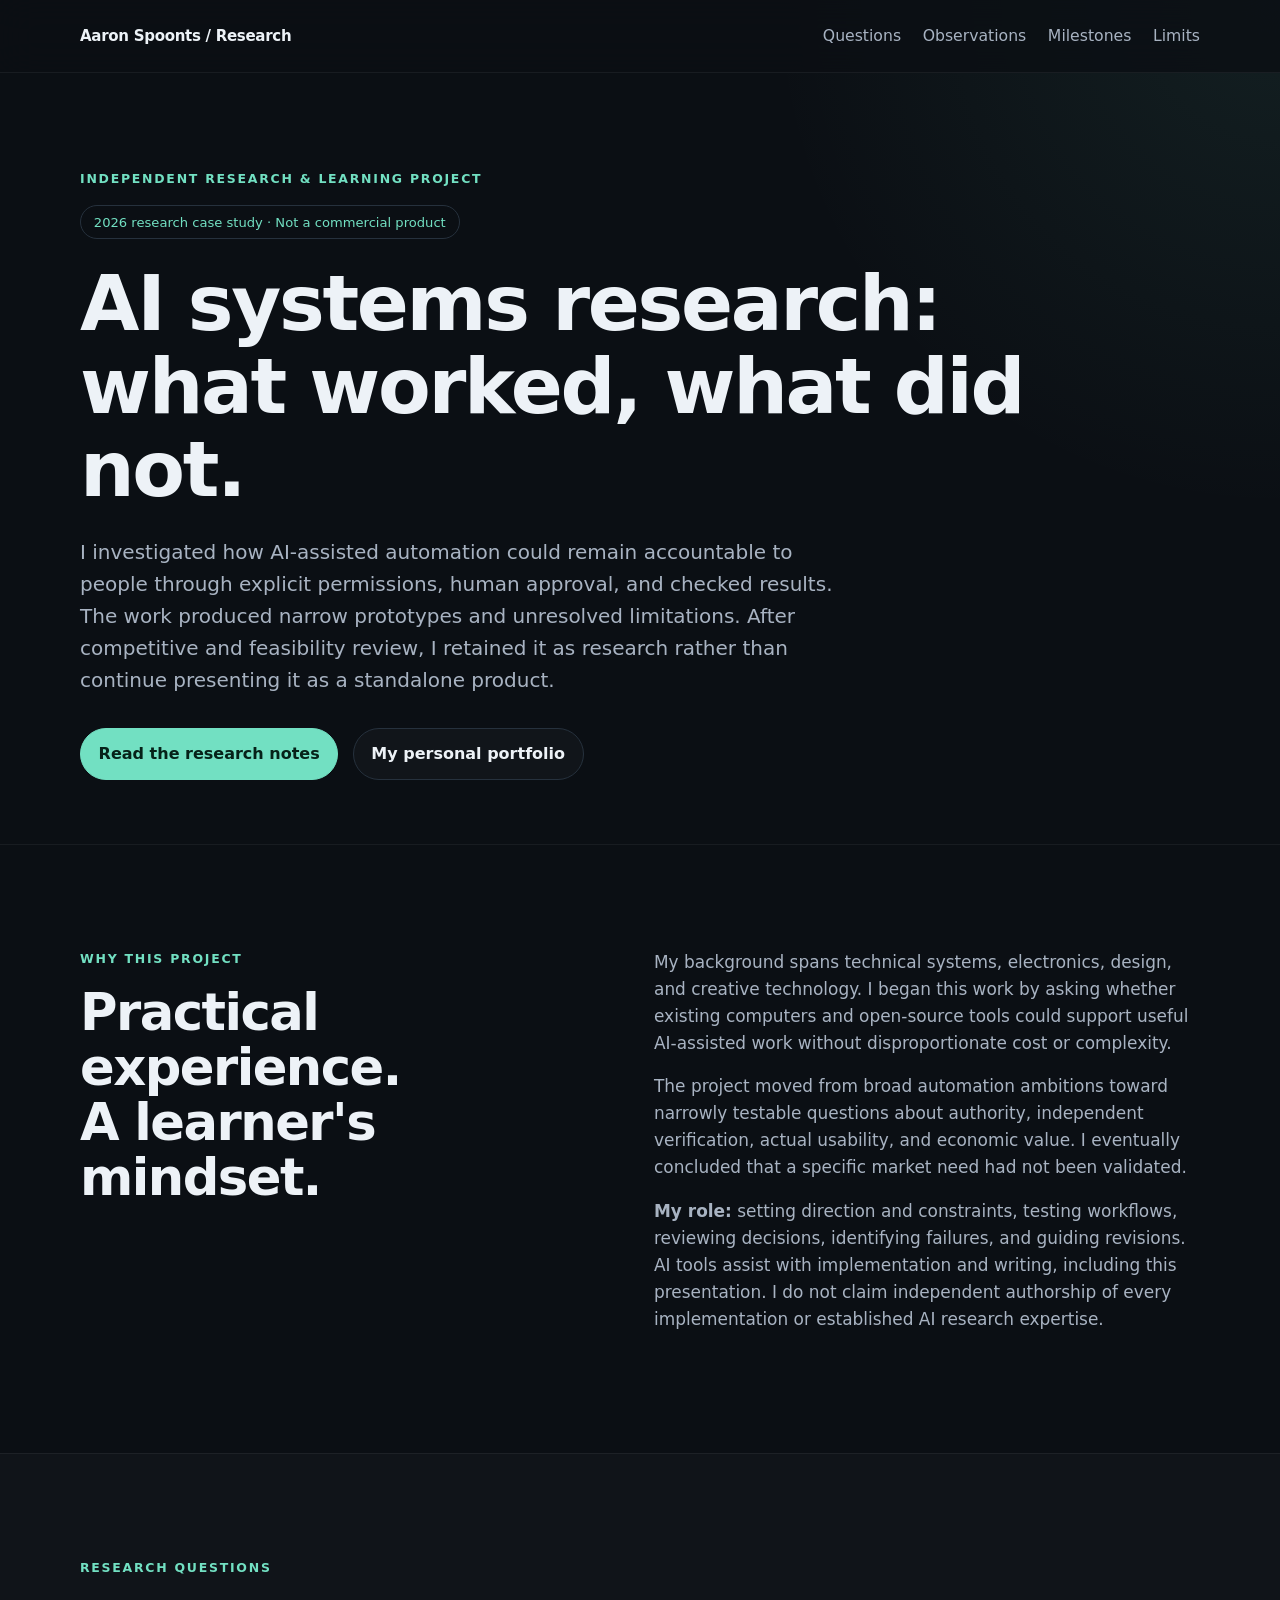
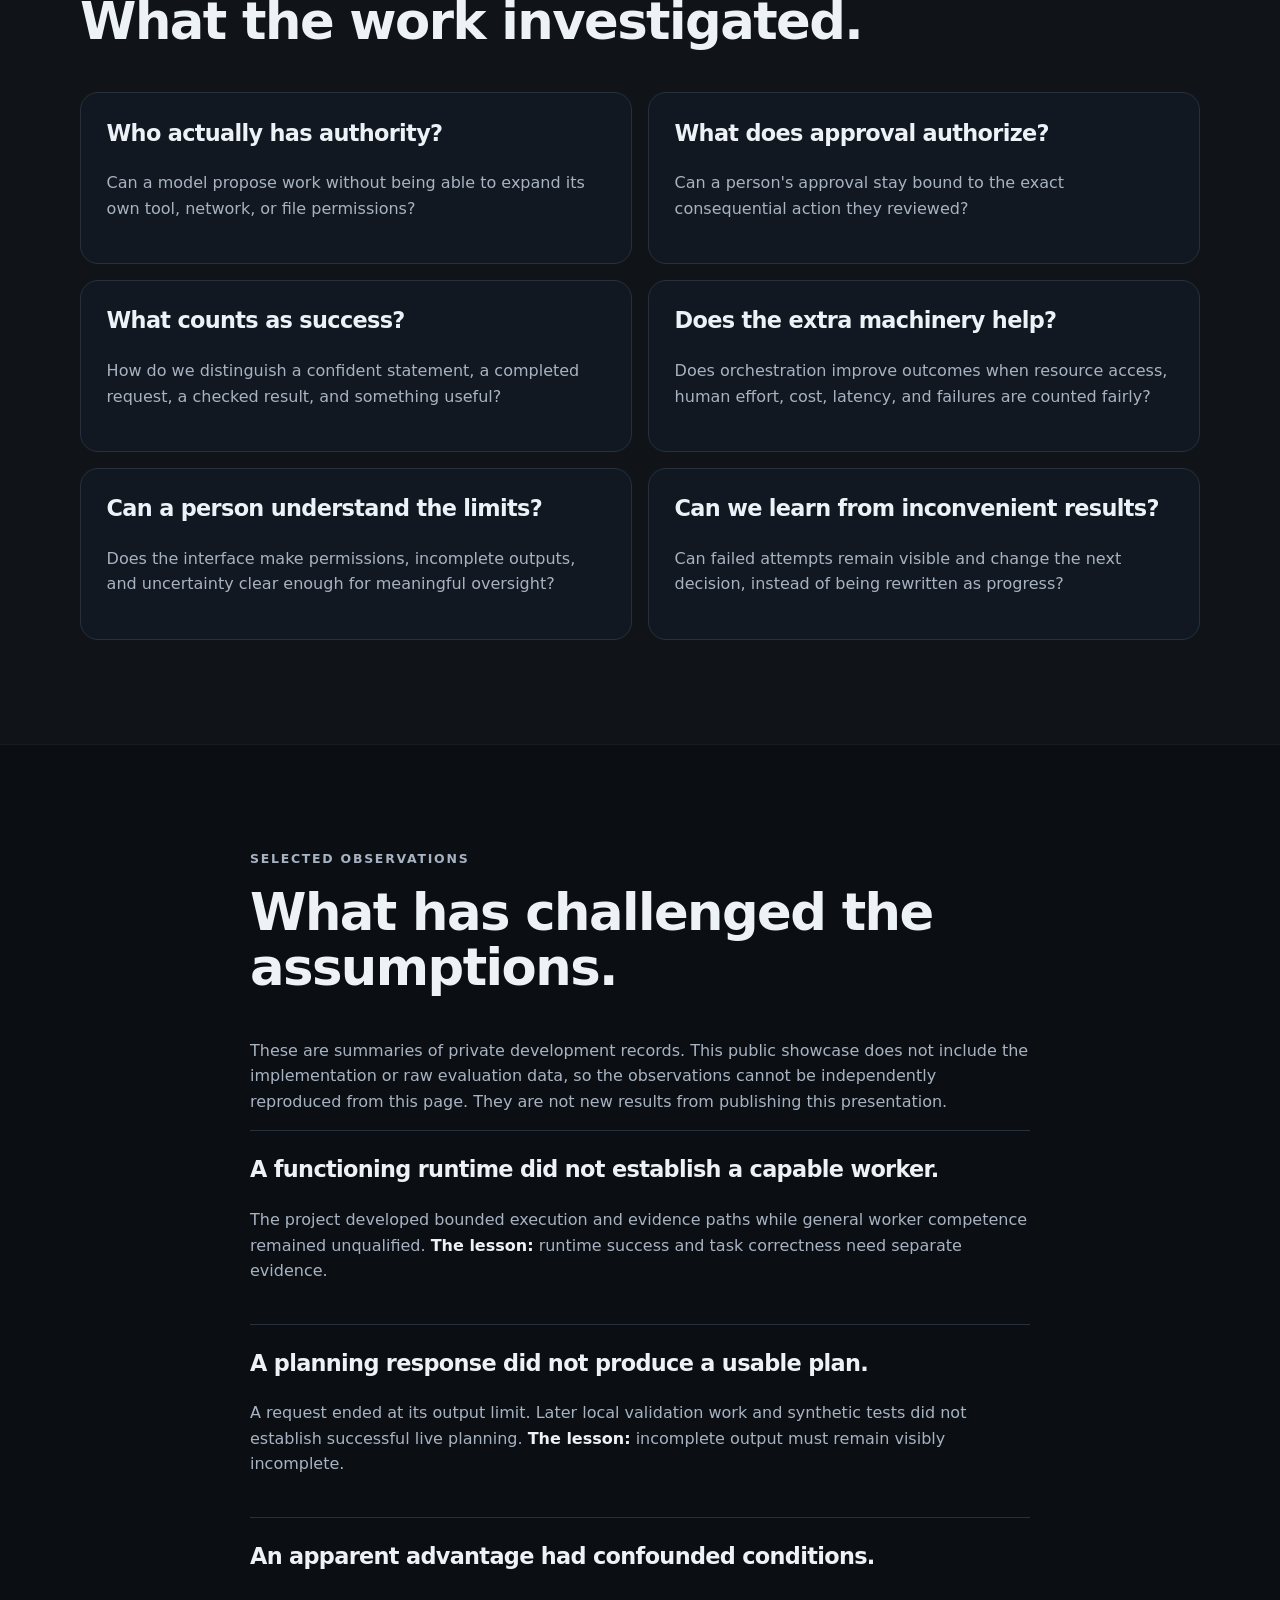
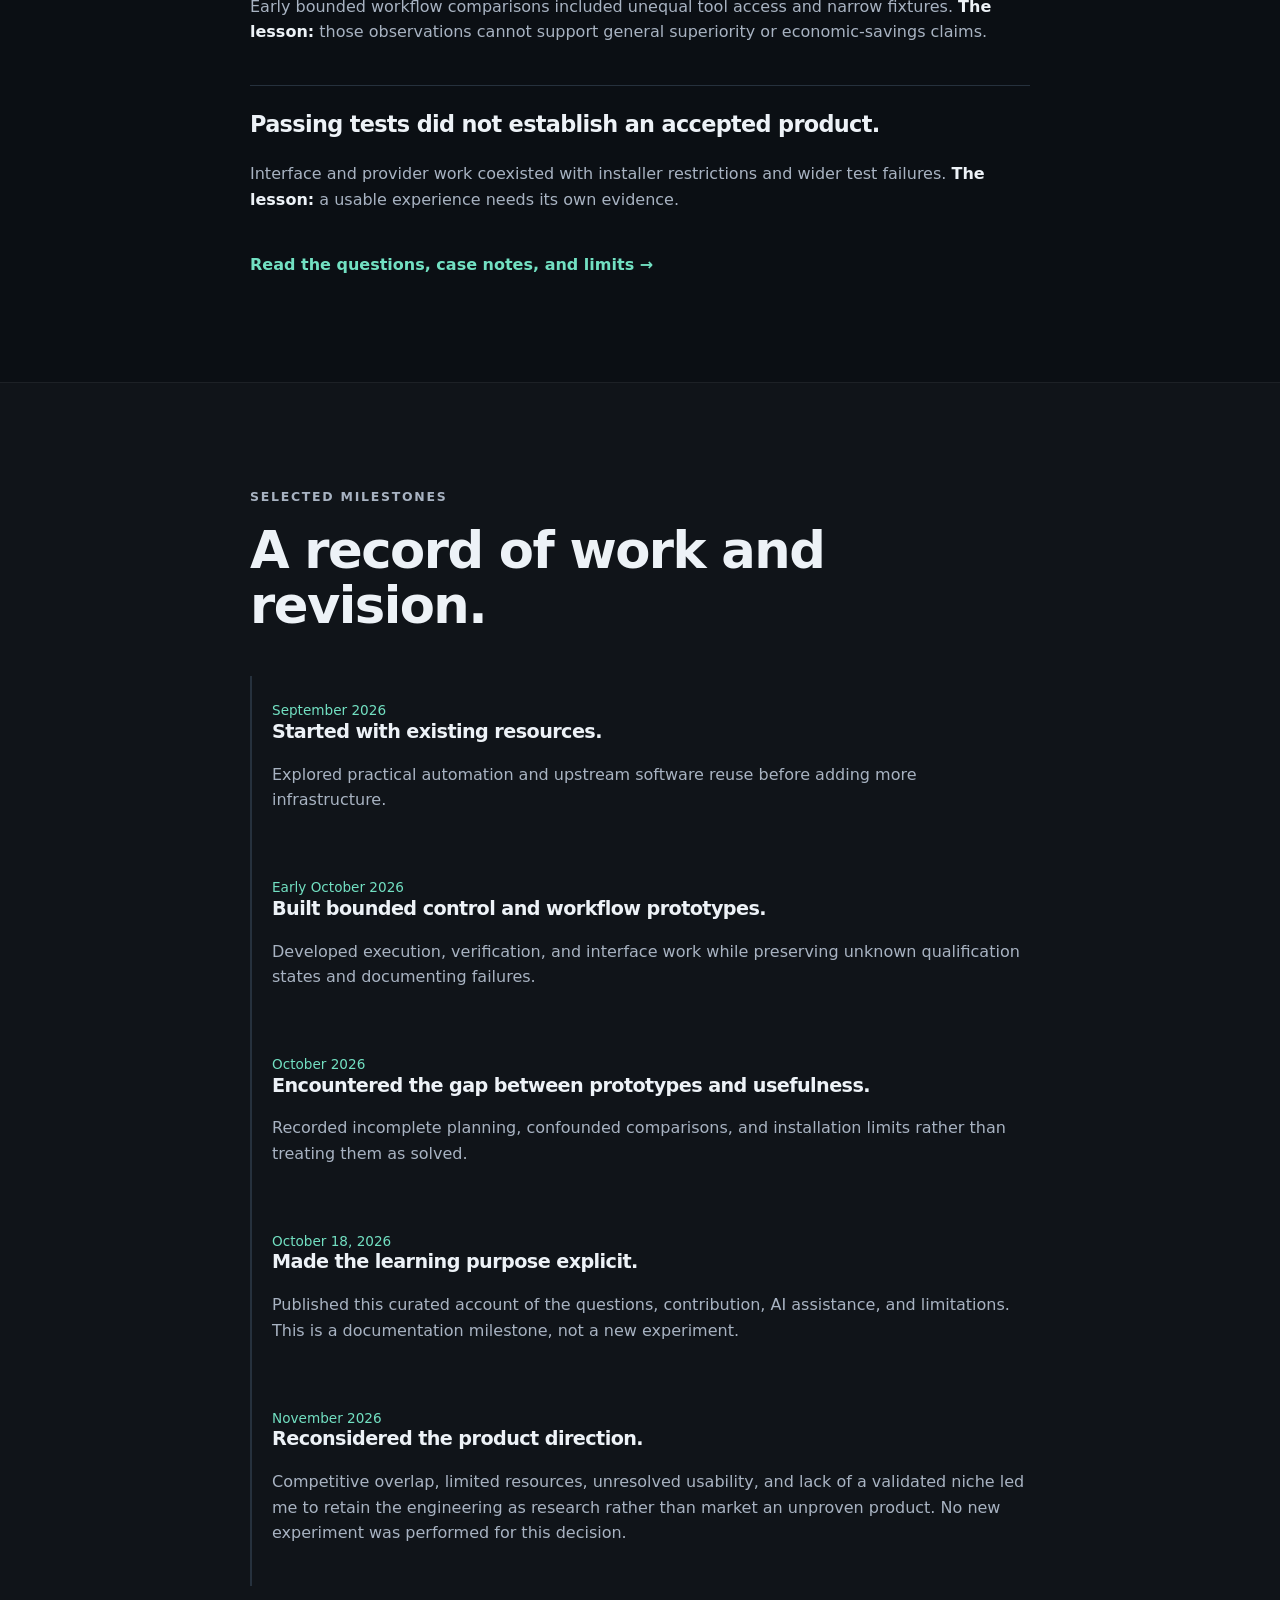
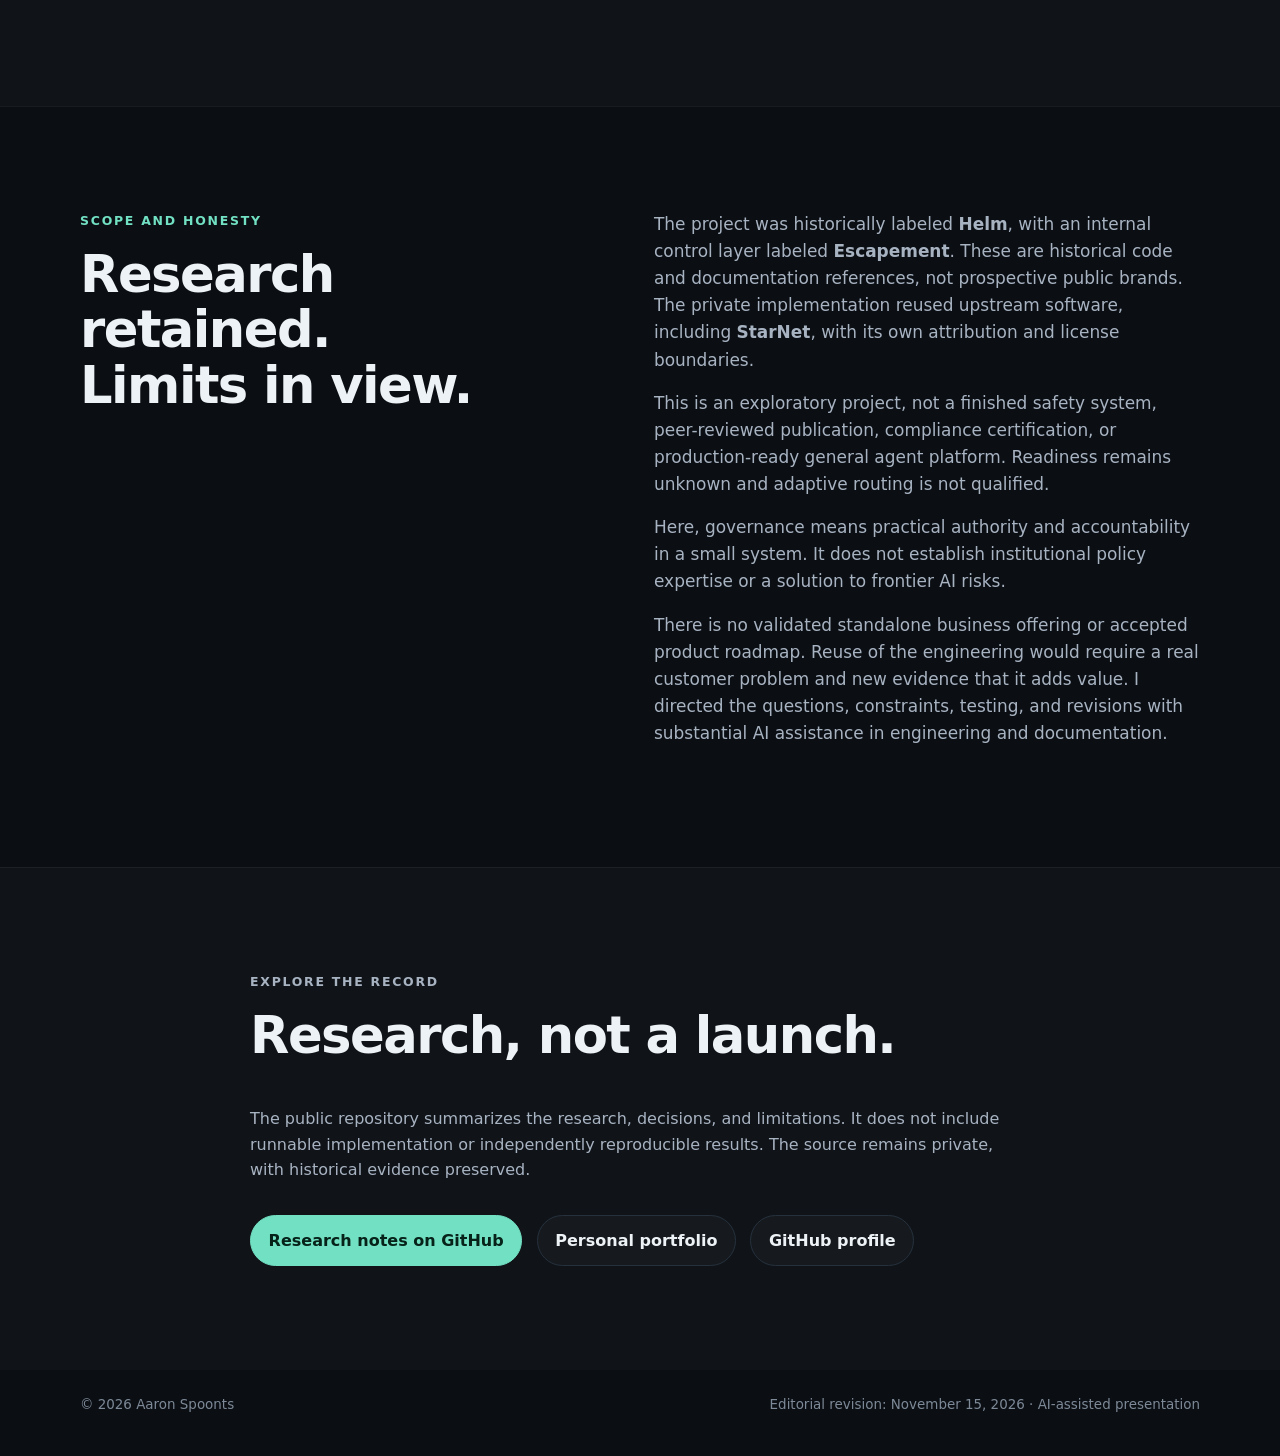
==== commit 6b012ef0: "Reclassify former Helm work as AI systems research; align portfolio" ====
--- a/helm/index.html
+++ b/helm/index.html
@@ -3,8 +3,8 @@
 <head>
   <meta charset="UTF-8">
   <meta name="viewport" content="width=device-width, initial-scale=1.0">
-  <meta name="description" content="Helm: Aaron Spoonts' independent, AI-assisted learning project in practical AI governance and safety. Questions, observations, milestones, and honest limitations.">
-  <title>Helm | Aaron Spoonts</title>
+  <meta name="description" content="AI systems research case study: bounded automation, human oversight, verification, failed experiments, and lessons from an AI-assisted prototype.">
+  <title>AI Systems Research | Aaron Spoonts</title>
   <link rel="stylesheet" href="../style.css">
   <style>
     .research-hero {padding:6rem 0 4rem}
@@ -27,34 +27,30 @@
 </head>
 <body>
 <header class="site-header"><div class="container nav-wrap">
-  <a class="brand" href="../">Aaron Spoonts / Helm</a>
+  <a class="brand" href="../">Aaron Spoonts / Research</a>
   <nav aria-label="Project navigation"><a href="#questions">Questions</a><a href="#observations">Observations</a><a href="#milestones">Milestones</a><a href="#limits">Limits</a></nav>
 </div></header>
 <main>
 <section class="research-hero"><div class="container">
   <p class="eyebrow">Independent research &amp; learning project</p>
-  <span class="status">Ongoing · AI-assisted · Early prototype</span>
-  <h1>How can AI-assisted work remain accountable to people?</h1>
-  <p class="hero-copy reading">Helm is how I am exploring that question through building, testing,
-    and documenting a small automation system. I am sharing the work as a learning journey,
-    including the parts that have not worked.</p>
-  <div class="hero-actions"><a class="button primary" href="https://github.com/Thoughtformer/helm-research">Read the GitHub showcase</a><a class="button secondary" href="../">My personal portfolio</a></div>
+  <span class="status">2026 research case study · Not a commercial product</span>
+  <h1>AI systems research: what worked, what did not.</h1>
+  <p class="hero-copy reading">I investigated how AI-assisted automation could remain accountable to people through explicit permissions, human approval, and checked results. The work produced narrow prototypes and unresolved limitations. After competitive and feasibility review, I retained it as research rather than continue presenting it as a standalone product.</p>
+  <div class="hero-actions"><a class="button primary" href="https://github.com/Thoughtformer/helm-research">Read the research notes</a><a class="button secondary" href="../">My personal portfolio</a></div>
 </div></section>
 <section class="section"><div class="container split">
   <div><p class="section-kicker">Why this project</p><h2>Practical experience.<br>A learner's mindset.</h2></div>
   <div class="body-copy">
-    <p>I am Aaron Spoonts. My background spans technical systems, electronics repair and refurbishment,
-      data, and creative technology. I am working toward a meaningful career transition into AI-related work.</p>
-    <p>I tend to stay with difficult problems, listen to feedback, and keep searching for a workable
-      solution. Helm gives that persistence a direction while I develop my programming skills,
-      research methods, and understanding of AI governance and safety.</p>
+    <p>My background spans technical systems, electronics, design, and creative technology.
+      I began this work by asking whether existing computers and open-source tools could support useful AI-assisted work without disproportionate cost or complexity.</p>
+    <p>The project moved from broad automation ambitions toward narrowly testable questions about authority, independent verification, actual usability, and economic value. I eventually concluded that a specific market need had not been validated.</p>
     <p><strong>My role:</strong> setting direction and constraints, testing workflows, reviewing
       decisions, identifying failures, and guiding revisions. AI tools assist with implementation and writing, including this presentation. I do not claim independent
       authorship of every implementation or established AI research expertise.</p>
   </div>
 </div></section>
 <section id="questions" class="section section-alt"><div class="container">
-  <p class="section-kicker">Research questions</p><h2>What I want to understand.</h2>
+  <p class="section-kicker">Research questions</p><h2>What the work investigated.</h2>
   <div class="questions">
     <article class="question"><h3>Who actually has authority?</h3><p>Can a model propose work without being able to expand its own tool, network, or file permissions?</p></article>
     <article class="question"><h3>What does approval authorize?</h3><p>Can a person's approval stay bound to the exact consequential action they reviewed?</p></article>
@@ -93,29 +89,25 @@
     <li><time>Early October 2026</time><h3>Built bounded control and workflow prototypes.</h3><p>Developed execution, verification, and interface work while preserving unknown qualification states and documenting failures.</p></li>
     <li><time>October 2026</time><h3>Encountered the gap between prototypes and usefulness.</h3><p>Recorded incomplete planning, confounded comparisons, and installation limits rather than treating them as solved.</p></li>
     <li><time>October 18, 2026</time><h3>Made the learning purpose explicit.</h3><p>Published this curated account of the questions, contribution, AI assistance, and limitations. This is a documentation milestone, not a new experiment.</p></li>
+    <li><time>November 2026</time><h3>Reconsidered the product direction.</h3><p>Competitive overlap, limited resources, unresolved usability, and lack of a validated niche led me to retain the engineering as research rather than market an unproven product. No new experiment was performed for this decision.</p></li>
   </ol>
 </div></section>
 <section id="limits" class="section"><div class="container split">
-  <div><p class="section-kicker">Scope and honesty</p><h2>Work in progress.<br>Limits in view.</h2></div>
+  <div><p class="section-kicker">Scope and honesty</p><h2>Research retained.<br>Limits in view.</h2></div>
   <div class="body-copy">
-    <p><strong>Helm</strong> is the project and human-facing layer. <strong>Escapement</strong>
-      is its underlying control layer. The implementation reuses upstream software, including
-      StarNet, with its own attribution boundaries.</p>
+    <p>The project was historically labeled <strong>Helm</strong>, with an internal control layer labeled <strong>Escapement</strong>. These are historical code and documentation references, not prospective public brands. The private implementation reused upstream software, including <strong>StarNet</strong>, with its own attribution and license boundaries.</p>
     <p>This is an exploratory project, not a finished safety system, peer-reviewed publication,
       compliance certification, or production-ready general agent platform. Readiness remains
       unknown and adaptive routing is not qualified.</p>
     <p>Here, governance means practical authority and accountability in a small system.
       It does not establish institutional policy expertise or a solution to frontier AI risks.</p>
-    <p>I want to grow through careful experiments, better programming, and feedback from
-      experienced people. My goal is to make a useful contribution while remaining honest
-      about what I have yet to learn.</p>
+    <p>There is no validated standalone business offering or accepted product roadmap. Reuse of the engineering would require a real customer problem and new evidence that it adds value. I directed the questions, constraints, testing, and revisions with substantial AI assistance in engineering and documentation.</p>
   </div>
 </div></section>
 <section class="section section-alt"><div class="container reading">
-  <p class="section-kicker">Explore the work</p><h2>Questions welcome.</h2>
-  <p>I am looking for meaningful technical work where I can contribute persistence and
-    practical problem-solving while listening, learning, and taking on deeper challenges.</p>
-  <div class="hero-actions"><a class="button primary" href="https://github.com/Thoughtformer/helm-research">Helm on GitHub</a><a class="button secondary" href="../">Personal portfolio</a><a class="button secondary" href="https://github.com/Thoughtformer">GitHub profile</a></div>
+  <p class="section-kicker">Explore the record</p><h2>Research, not a launch.</h2>
+  <p>The public repository summarizes the research, decisions, and limitations. It does not include runnable implementation or independently reproducible results. The source remains private, with historical evidence preserved.</p>
+  <div class="hero-actions"><a class="button primary" href="https://github.com/Thoughtformer/helm-research">Research notes on GitHub</a><a class="button secondary" href="../">Personal portfolio</a><a class="button secondary" href="https://github.com/Thoughtformer">GitHub profile</a></div>
 </div></section>
-</main><footer><div class="container footer-wrap"><span>© 2026 Aaron Spoonts</span><span>Last editorial update: October 18, 2026 · AI-assisted presentation</span></div></footer>
+</main><footer><div class="container footer-wrap"><span>© 2026 Aaron Spoonts</span><span>Editorial revision: November 15, 2026 · AI-assisted presentation</span></div></footer>
 </body></html>
